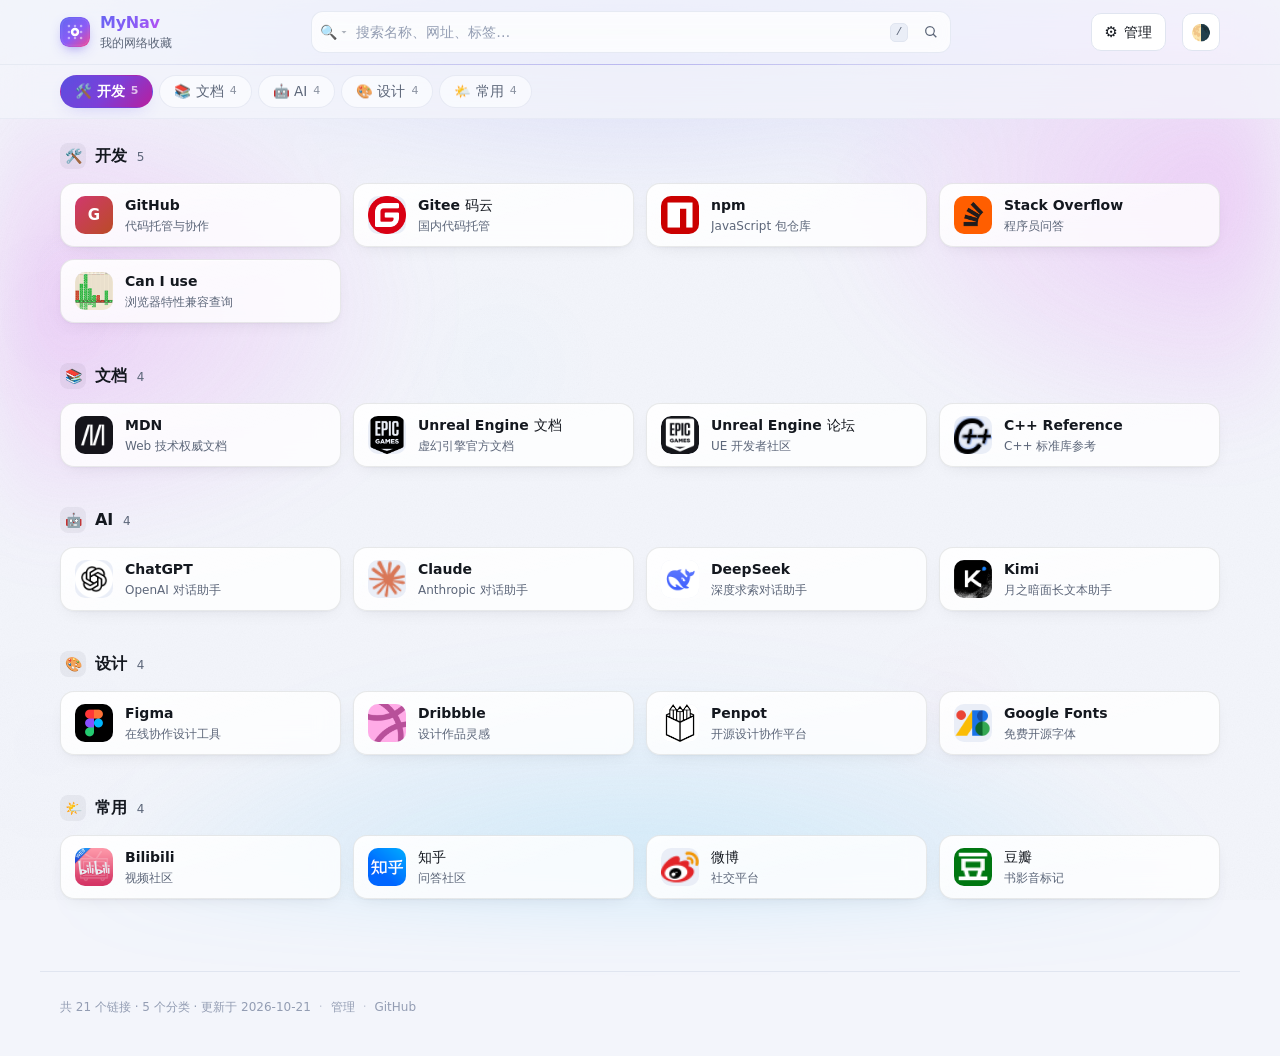
==== index.html @ d23c03d7 "feat: 初始化 MyNav 导航站" ====
<!DOCTYPE html>
<html lang="zh-CN">
<head>
<meta charset="utf-8">
<meta name="viewport" content="width=device-width, initial-scale=1, viewport-fit=cover">
<title>MyNav · 我的导航</title>
<meta name="description" content="个人网络收藏导航站，纯静态，零依赖。">
<meta name="color-scheme" content="light dark">
<meta name="theme-color" content="#f3f5fb" media="(prefers-color-scheme: light)">
<meta name="theme-color" content="#090a0f" media="(prefers-color-scheme: dark)">
<link rel="icon" href="assets/favicon.svg" type="image/svg+xml">
<link rel="apple-touch-icon" href="assets/logo.svg">
<link rel="stylesheet" href="assets/style.css">
<script>
/* 在首次绘制前应用已保存的主题，避免闪白/闪黑 */
(function () {
  try {
    var t = localStorage.getItem('mynav:theme');
    if (t === 'light' || t === 'dark') document.documentElement.setAttribute('data-theme', t);
  } catch (e) { /* 隐私模式下忽略 */ }
})();
</script>
<script src="data/links.js" defer></script>
<script src="assets/app.js" defer></script>
</head>
<body>

<canvas id="bgfx" aria-hidden="true"></canvas>

<header class="topbar">
  <div class="topbar-inner">
    <a class="brand" href="./">
      <img class="brand-mark" src="assets/logo.svg" alt="" width="30" height="30">
      <span class="brand-text">
        <strong id="site-title">MyNav</strong>
        <small id="site-subtitle">我的网络收藏</small>
      </span>
    </a>

    <div class="search" id="search-box">
      <button id="scope-btn" class="scope-btn" type="button" aria-haspopup="menu" aria-expanded="false" aria-label="切换搜索范围" title="切换搜索范围">
        <span id="scope-icon" aria-hidden="true">🔍</span>
        <svg class="scope-caret" viewBox="0 0 24 24" aria-hidden="true"><path d="M7 10l5 5 5-5z"/></svg>
      </button>
      <ul id="scope-menu" class="scope-menu" role="menu" hidden>
        <li role="none"><button type="button" role="menuitemradio" aria-checked="true" data-scope="site">🔍 站内搜索</button></li>
        <li role="none"><button type="button" role="menuitemradio" aria-checked="false" data-scope="google">🌐 Google</button></li>
        <li role="none"><button type="button" role="menuitemradio" aria-checked="false" data-scope="bing">🔎 Bing</button></li>
        <li role="none"><button type="button" role="menuitemradio" aria-checked="false" data-scope="baidu">🐾 百度</button></li>
      </ul>
      <input id="search" type="search" placeholder="搜索名称、网址、标签…" autocomplete="off" spellcheck="false" aria-label="搜索链接" title="回车打开第一个结果；Ctrl/⌘+K 打开快速搜索">
      <kbd class="search-kbd">/</kbd>
      <button id="search-go" class="search-go" type="button" aria-label="打开搜索结果" title="打开第一个结果">
        <svg viewBox="0 0 24 24" aria-hidden="true"><path d="M10.5 3a7.5 7.5 0 1 0 4.55 13.46l4.24 4.25 1.42-1.42-4.25-4.24A7.5 7.5 0 0 0 10.5 3Zm0 2a5.5 5.5 0 1 1 0 11 5.5 5.5 0 0 1 0-11Z"/></svg>
      </button>
    </div>

    <a class="btn-admin" href="admin.html" title="管理链接数据" aria-label="管理链接数据">
      <span class="ico" aria-hidden="true">⚙️</span>
      <span class="txt">管理</span>
    </a>

    <button id="theme-toggle" class="icon-btn" type="button" aria-label="切换主题" title="切换主题">
      <span class="theme-auto">🌗</span>
      <span class="theme-light">☀️</span>
      <span class="theme-dark">🌙</span>
    </button>
  </div>
</header>

<nav id="catnav" class="catnav" aria-label="分类导航"></nav>

<main id="content" class="content">
  <p class="loading">正在加载数据…</p>
</main>

<div id="empty" class="empty" hidden>
  <p class="empty-emoji">🔍</p>
  <p class="empty-title">没有匹配的链接</p>
  <p class="empty-hint">换个关键词试试，或用 <kbd>Esc</kbd> 清空搜索。</p>
</div>

<footer class="footer">
  <span id="footer-meta"></span>
  <span class="dot">·</span>
  <a href="admin.html">管理</a>
  <span class="dot">·</span>
  <a href="https://github.com/kefengwei/MyNav" target="_blank" rel="noopener">GitHub</a>
</footer>


<!-- Ctrl/⌘ + K 快速搜索面板 -->
<div id="cmdk" class="cmdk" hidden aria-hidden="true">
  <div class="cmdk-backdrop" data-cmdk-close></div>
  <div class="cmdk-panel" role="dialog" aria-modal="true" aria-label="快速搜索">
    <div class="cmdk-head">
      <svg class="cmdk-head-icon" viewBox="0 0 24 24" aria-hidden="true"><path d="M10.5 3a7.5 7.5 0 1 0 4.55 13.46l4.24 4.25 1.42-1.42-4.25-4.24A7.5 7.5 0 0 0 10.5 3Zm0 2a5.5 5.5 0 1 1 0 11 5.5 5.5 0 0 1 0-11Z"/></svg>
      <input id="cmdk-input" type="text" placeholder="输入关键词… 支持模糊匹配与域名" autocomplete="off" spellcheck="false" role="combobox" aria-expanded="false" aria-controls="cmdk-list" aria-autocomplete="list">
      <kbd class="cmdk-esc">Esc</kbd>
    </div>
    <ul id="cmdk-list" class="cmdk-list" role="listbox" aria-label="搜索结果"></ul>
    <div id="cmdk-empty" class="cmdk-empty" hidden>没有匹配的链接，换个词试试</div>
    <div class="cmdk-foot">
      <span class="cmdk-hints"><kbd>↑</kbd><kbd>↓</kbd> 选择 <kbd>↵</kbd> 打开 <kbd>Esc</kbd> 关闭</span>
      <span class="cmdk-count" id="cmdk-count"></span>
    </div>
  </div>
</div>

<noscript>
  <p style="padding:24px;text-align:center">本站需要启用 JavaScript 才能显示导航内容。</p>
</noscript>

</body>
</html>
---- assets/style.css ----
/* =========================================================
   MyNav 样式表 · 零依赖 · 通过 CSS 变量切换主题
   ========================================================= */

/* ---------- 主题变量 ---------- */
:root {
  --bg: #f3f5fb;
  --bg-elev: #ffffff;
  --bg-soft: #eaeef7;
  --border: #e0e5f0;
  --text: #14181f;
  --text-dim: #5c6679;
  --text-faint: #939db3;
  --accent: #6152e8;
  --accent-2: #d946ef;
  --accent-soft: rgba(97, 82, 232, .12);
  --shadow: 0 1px 2px rgba(16, 24, 40, .04), 0 6px 18px -8px rgba(16, 24, 40, .10);
  --shadow-hover: 0 2px 6px rgba(16, 24, 40, .05), 0 18px 38px -16px rgba(97, 82, 232, .45);
  --radius: 14px;
  --radius-sm: 10px;
  --maxw: 1200px;
  --topbar-h: 64px;

  /* 品牌与视觉层 */
  --brand-grad: linear-gradient(135deg, #6366f1 0%, #8b5cf6 52%, #d946ef 100%);
  --card-bg: rgba(255, 255, 255, .78);
  --card-sheen: linear-gradient(165deg, rgba(255, 255, 255, .65), rgba(255, 255, 255, 0) 55%);
  --card-hi: rgba(255, 255, 255, .9);
  --glow: rgba(97, 82, 232, .32);
  --icon-bg: rgba(17, 24, 39, .05);
  --aurora-1: rgba(99, 102, 241, .30);
  --aurora-2: rgba(217, 70, 239, .22);
  --aurora-3: rgba(56, 189, 248, .26);
  --noise-op: .1;
  --noise-blend: normal;
}

@media (prefers-color-scheme: dark) {
  :root:not([data-theme="light"]) {
    --bg: #090a0f;
    --bg-elev: #14161f;
    --bg-soft: #1c1f2b;
    --border: #272b3a;
    --text: #e9ecf5;
    --text-dim: #98a0b5;
    --text-faint: #6b7488;
    --accent: #8b7dff;
    --accent-2: #f472b6;
    --accent-soft: rgba(139, 125, 255, .16);
    --shadow: 0 1px 2px rgba(0, 0, 0, .35), 0 8px 22px -12px rgba(0, 0, 0, .6);
    --shadow-hover: 0 2px 6px rgba(0, 0, 0, .4), 0 20px 44px -18px rgba(139, 125, 255, .55);
    --card-bg: rgba(24, 27, 40, .58);
  --card-sheen: linear-gradient(165deg, rgba(255, 255, 255, .05), rgba(255, 255, 255, 0) 58%);
    --card-hi: rgba(255, 255, 255, .10);
    --glow: rgba(139, 125, 255, .48);
    --icon-bg: rgba(255, 255, 255, .06);
    --aurora-1: rgba(99, 102, 241, .62);
    --aurora-2: rgba(168, 85, 247, .48);
    --aurora-3: rgba(14, 165, 233, .34);
    --noise-op: .32;
    --noise-blend: overlay;
  }
}

:root[data-theme="dark"] {
  --bg: #090a0f;
  --bg-elev: #14161f;
  --bg-soft: #1c1f2b;
  --border: #272b3a;
  --text: #e9ecf5;
  --text-dim: #98a0b5;
  --text-faint: #6b7488;
  --accent: #8b7dff;
  --accent-2: #f472b6;
  --accent-soft: rgba(139, 125, 255, .16);
  --shadow: 0 1px 2px rgba(0, 0, 0, .35), 0 8px 22px -12px rgba(0, 0, 0, .6);
  --shadow-hover: 0 2px 6px rgba(0, 0, 0, .4), 0 20px 44px -18px rgba(139, 125, 255, .55);
  --card-bg: rgba(24, 27, 40, .58);
  --card-sheen: linear-gradient(165deg, rgba(255, 255, 255, .05), rgba(255, 255, 255, 0) 58%);
  --card-hi: rgba(255, 255, 255, .10);
  --glow: rgba(139, 125, 255, .48);
  --icon-bg: rgba(255, 255, 255, .06);
  --aurora-1: rgba(99, 102, 241, .62);
  --aurora-2: rgba(168, 85, 247, .48);
  --aurora-3: rgba(14, 165, 233, .34);
  --noise-op: .32;
  --noise-blend: overlay;
}

/* ---------- 基础 ---------- */
*, *::before, *::after { box-sizing: border-box; }

html { -webkit-text-size-adjust: 100%; }

html {
  background-color: var(--bg);
  transition: background-color .25s ease;
}

body {
  margin: 0;
  background: transparent;
  color: var(--text);
  font-family: system-ui, -apple-system, "Segoe UI", "PingFang SC", "Microsoft YaHei", "Noto Sans SC", sans-serif;
  font-size: 15px;
  line-height: 1.5;
  -webkit-font-smoothing: antialiased;
}

/* 极光光斑：固定在最底层，随主题变色 */
body::before {
  content: "";
  position: fixed;
  inset: 0;
  z-index: -2;
  pointer-events: none;
  background:
    radial-gradient(72% 58% at 50% -18%, var(--aurora-1), transparent 72%),
    radial-gradient(46% 40% at 96% 22%, var(--aurora-2), transparent 70%),
    radial-gradient(44% 38% at 2% 34%, var(--aurora-2), transparent 72%),
    radial-gradient(64% 46% at 50% 108%, var(--aurora-3), transparent 74%);
  filter: blur(36px);
  animation: aurora-drift 26s ease-in-out infinite alternate;
}

/* 细噪点：抵消大面积渐变的色带 */
body::after {
  content: "";
  position: fixed;
  inset: 0;
  z-index: -1;
  pointer-events: none;
  opacity: var(--noise-op);
  mix-blend-mode: var(--noise-blend);
  background-image: url("data:image/svg+xml,%3Csvg xmlns='http://www.w3.org/2000/svg' width='160' height='160'%3E%3Cfilter id='n'%3E%3CfeTurbulence type='fractalNoise' baseFrequency='.8' numOctaves='3' stitchTiles='stitch'/%3E%3CfeColorMatrix type='saturate' values='0'/%3E%3C/filter%3E%3Crect width='160' height='160' filter='url(%23n)' opacity='.5'/%3E%3C/svg%3E");
}

/* 背景星点层：位于极光之上、内容之下 */
#bgfx {
  position: fixed;
  inset: 0;
  z-index: -1;
  display: block;
  width: 100%;
  height: 100%;
  pointer-events: none;
}

@media print {
  #bgfx { display: none !important; }
}

@keyframes aurora-drift {
  0%   { transform: translate3d(-1%, -1%, 0) scale(1); }
  50%  { transform: translate3d(2%, 1.5%, 0) scale(1.07); }
  100% { transform: translate3d(-2%, 2%, 0) scale(1.03); }
}

a { color: inherit; text-decoration: none; }

kbd {
  font-family: ui-monospace, SFMono-Regular, Menlo, Consolas, monospace;
  font-size: 11px;
  line-height: 1;
  padding: 3px 5px;
  border-radius: 5px;
  border: 1px solid var(--border);
  background: var(--bg-soft);
  color: var(--text-dim);
}

/* ---------- 顶栏 ---------- */
.topbar {
  position: sticky;
  top: 0;
  z-index: 50;
  background: color-mix(in srgb, var(--bg) 66%, transparent);
  backdrop-filter: saturate(180%) blur(20px);
  -webkit-backdrop-filter: saturate(180%) blur(20px);
  border-bottom: 1px solid color-mix(in srgb, var(--border) 70%, transparent);
}

/* 顶栏底部的品牌色细线 */
.topbar::after {
  content: "";
  position: absolute;
  left: 0;
  right: 0;
  bottom: -1px;
  height: 1px;
  pointer-events: none;
  background: linear-gradient(90deg, transparent 6%, color-mix(in srgb, var(--accent) 50%, transparent) 50%, transparent 94%);
  opacity: .65;
}

.topbar-inner {
  max-width: var(--maxw);
  margin: 0 auto;
  height: var(--topbar-h);
  padding: 0 20px;
  display: flex;
  align-items: center;
  gap: 16px;
}

.brand {
  display: flex;
  align-items: center;
  gap: 10px;
  flex: none;
  min-width: 0;
}

.brand-mark {
  width: 30px;
  height: 30px;
  display: block;
  flex: none;
  border-radius: 9px;
  box-shadow: 0 5px 14px -6px rgba(97, 82, 232, .85);
  transition: transform .28s cubic-bezier(.34, 1.56, .64, 1);
}

.brand:hover .brand-mark { transform: rotate(-8deg) scale(1.06); }

.brand-text { display: flex; flex-direction: column; min-width: 0; }

.brand-text strong {
  font-size: 16px;
  font-weight: 700;
  letter-spacing: -.015em;
  white-space: nowrap;
}

@supports ((background-clip: text) or (-webkit-background-clip: text)) {
  .brand-text strong {
    background: var(--brand-grad);
    -webkit-background-clip: text;
    background-clip: text;
    -webkit-text-fill-color: transparent;
    color: transparent;
  }
}

.brand-text small {
  font-size: 11.5px;
  color: var(--text-dim);
  white-space: nowrap;
  overflow: hidden;
  text-overflow: ellipsis;
}

/* ---------- 搜索框 ---------- */
.search {
  flex: 1;
  min-width: 120px;
  max-width: 640px;
  margin: 0 auto;
  position: relative;
  display: flex;
  align-items: center;
}

#search {
  width: 100%;
  height: 42px;
  padding: 0 66px 0 44px;
  border-radius: 12px;
  border: 1px solid color-mix(in srgb, var(--border) 80%, transparent);
  background: color-mix(in srgb, var(--bg-elev) 72%, transparent);
  backdrop-filter: blur(10px);
  -webkit-backdrop-filter: blur(10px);
  color: var(--text);
  font: inherit;
  font-size: 14px;
  outline: none;
  transition: border-color .18s ease, box-shadow .18s ease, background-color .18s ease;
  appearance: none;
}

#search::placeholder { color: var(--text-faint); }

#search:focus {
  border-color: color-mix(in srgb, var(--accent) 75%, transparent);
  background: var(--bg-elev);
  box-shadow: 0 0 0 3px var(--accent-soft), 0 12px 28px -14px var(--glow);
}

#search::-webkit-search-cancel-button { cursor: pointer; }

.search-kbd {
  position: absolute;
  right: 43px;
  pointer-events: none;
}

#search:focus ~ .search-kbd { opacity: 0; }

/* 搜索范围按钮 + 下拉 */
.scope-btn {
  position: absolute;
  left: 5px;
  top: 50%;
  transform: translateY(-50%);
  z-index: 2;
  height: 30px;
  min-width: 30px;
  display: inline-flex;
  align-items: center;
  justify-content: center;
  gap: 1px;
  padding: 0 4px;
  border: 0;
  border-radius: 8px;
  background: transparent;
  color: var(--text-dim);
  font-size: 14px;
  line-height: 1;
  cursor: pointer;
  transition: background-color .15s ease, color .15s ease;
}

.scope-btn:hover { background: var(--bg-soft); color: var(--text); }
.scope-caret { width: 12px; height: 12px; fill: currentColor; opacity: .5; }

.scope-menu {
  position: absolute;
  left: 0;
  top: calc(100% + 6px);
  z-index: 130;
  min-width: 150px;
  margin: 0;
  padding: 5px;
  list-style: none;
  background: var(--bg-elev);
  border: 1px solid var(--border);
  border-radius: 10px;
  box-shadow: var(--shadow);
}

.scope-menu[hidden] { display: none; }

.scope-menu button {
  width: 100%;
  display: flex;
  align-items: center;
  gap: 6px;
  padding: 8px 10px;
  border: 0;
  border-radius: 7px;
  background: transparent;
  color: var(--text);
  font: inherit;
  font-size: 13.5px;
  text-align: left;
  white-space: nowrap;
  cursor: pointer;
}

.scope-menu button:hover { background: var(--bg-soft); }
.scope-menu button[aria-checked="true"] { background: var(--accent-soft); color: var(--accent); }

/* 搜索提交按钮 */
.search-go {
  position: absolute;
  right: 5px;
  top: 50%;
  transform: translateY(-50%);
  z-index: 2;
  width: 30px;
  height: 30px;
  display: grid;
  place-items: center;
  border: 0;
  border-radius: 8px;
  background: transparent;
  color: var(--text-dim);
  cursor: pointer;
  transition: background-color .15s ease, color .15s ease;
}

.search-go:hover { background: var(--bg-soft); color: var(--text); }
.search-go svg { width: 16px; height: 16px; fill: currentColor; }

/* ---------- Ctrl/⌘ + K 快速搜索 ---------- */

/* ---------- 图标按钮 ---------- */
.icon-btn {
  flex: none;
  width: 38px;
  height: 38px;
  display: inline-grid;
  place-items: center;
  border-radius: 10px;
  border: 1px solid var(--border);
  background: var(--bg-elev);
  color: var(--text);
  font-size: 16px;
  cursor: pointer;
  transition: background-color .15s ease, border-color .15s ease, transform .15s ease;
}

.icon-btn:hover { background: var(--bg-soft); border-color: var(--text-faint); }
.icon-btn:active { transform: scale(.96); }

/* 顶栏管理入口 */
.btn-admin {
  flex: none;
  height: 38px;
  display: inline-flex;
  align-items: center;
  gap: 6px;
  padding: 0 13px;
  border-radius: 10px;
  border: 1px solid var(--border);
  background: var(--bg-elev);
  color: var(--text);
  font-size: 13.5px;
  font-weight: 500;
  text-decoration: none;
  white-space: nowrap;
  transition: background-color .15s ease, border-color .15s ease, transform .15s ease;
}

.btn-admin:hover { background: var(--bg-soft); border-color: var(--text-faint); }
.btn-admin:active { transform: scale(.96); }
.btn-admin .ico { font-size: 15px; line-height: 1; }

/* 主题按钮的三态显示 */
.theme-light, .theme-dark { display: none; }
:root[data-theme="light"] .theme-auto { display: none; }
:root[data-theme="light"] .theme-light { display: inline; }
:root[data-theme="dark"] .theme-auto { display: none; }
:root[data-theme="dark"] .theme-dark { display: inline; }

/* ---------- 分类导航 ---------- */
.catnav {
  position: sticky;
  top: var(--topbar-h);
  z-index: 40;
  background: color-mix(in srgb, var(--bg) 74%, transparent);
  backdrop-filter: blur(16px);
  -webkit-backdrop-filter: blur(16px);
  border-bottom: 1px solid color-mix(in srgb, var(--border) 60%, transparent);
  overflow-x: auto;
  scrollbar-width: none;
}

.catnav::-webkit-scrollbar { display: none; }

.catnav-inner {
  max-width: var(--maxw);
  margin: 0 auto;
  padding: 10px 20px;
  display: flex;
  gap: 6px;
  align-items: center;
  min-height: 52px;
}

.catnav:empty { display: none; }

.cat-chip {
  flex: none;
  display: inline-flex;
  align-items: center;
  gap: 6px;
  height: 33px;
  padding: 0 14px;
  border-radius: 999px;
  border: 1px solid color-mix(in srgb, var(--border) 75%, transparent);
  background: color-mix(in srgb, var(--bg-elev) 55%, transparent);
  color: var(--text-dim);
  font: inherit;
  font-size: 13.5px;
  cursor: pointer;
  white-space: nowrap;
  transition: background-color .18s ease, color .18s ease, border-color .18s ease, box-shadow .18s ease, transform .18s ease;
}

.cat-chip:hover {
  background: var(--bg-elev);
  border-color: color-mix(in srgb, var(--accent) 30%, var(--border));
  color: var(--text);
  transform: translateY(-1px);
}

.cat-chip.is-active {
  /* 比 --brand-grad 压暗一档，保证 13.5px 白字达到 4.5:1 */
  background: linear-gradient(135deg, #5b4fe0 0%, #7c3fd8 52%, #b81f9e 100%);
  border-color: transparent;
  color: #fff;
  font-weight: 600;
  box-shadow: 0 6px 18px -8px var(--glow);
}

.cat-chip .count {
  font-size: 11px;
  opacity: .7;
  font-variant-numeric: tabular-nums;
}

/* ---------- 内容区 ---------- */
.content {
  max-width: var(--maxw);
  margin: 0 auto;
  padding: 24px 20px 72px;
}

.loading { color: var(--text-dim); text-align: center; padding: 48px 0; }

.section { scroll-margin-top: calc(var(--topbar-h) + 62px); }

.section + .section { margin-top: 40px; }

.section-head {
  display: flex;
  align-items: baseline;
  gap: 10px;
  margin-bottom: 14px;
}

.section-title {
  margin: 0;
  font-size: 16px;
  font-weight: 700;
  letter-spacing: -.01em;
  display: flex;
  align-items: center;
  gap: 9px;
}

.section-title .section-emoji {
  width: 26px;
  height: 26px;
  display: grid;
  place-items: center;
  border-radius: 8px;
  background: var(--icon-bg);
  font-size: 14px;
  line-height: 1;
}

.section-count {
  font-size: 12px;
  font-weight: 500;
  color: var(--text-dim);
  font-variant-numeric: tabular-nums;
}

/* ---------- 链接网格 ---------- */
.grid {
  display: grid;
  grid-template-columns: repeat(auto-fill, minmax(232px, 1fr));
  gap: 12px;
}

.card {
  position: relative;
  display: flex;
  align-items: center;
  gap: 12px;
  min-height: 64px;
  /* grid 子项默认 min-width:auto，长标题会把整列撑宽导致横向滚动 */
  min-width: 0;
  padding: 11px 14px;
  border-radius: var(--radius);
  border: 1px solid color-mix(in srgb, var(--text) 9%, transparent);
  background: var(--card-sheen), var(--card-bg);
  backdrop-filter: blur(12px);
  -webkit-backdrop-filter: blur(12px);
  box-shadow: var(--shadow);
  transition: transform .2s cubic-bezier(.22, .68, .28, 1), box-shadow .2s ease, border-color .2s ease;
  animation: card-in .42s cubic-bezier(.22, .68, .28, 1) both;
  animation-delay: calc(min(var(--i, 0), 12) * 18ms);
  will-change: transform;
}

/* 卡片顶部高光 */
.card::before {
  content: "";
  position: absolute;
  inset: 0 0 auto;
  height: 1px;
  pointer-events: none;
  background: linear-gradient(90deg, transparent, var(--card-hi), transparent);
  opacity: .8;
}

.card:hover {
  transform: translateY(-3px);
  box-shadow: var(--shadow-hover);
  border-color: color-mix(in srgb, var(--accent) 45%, var(--border));
}

.card:hover .card-icon { transform: scale(1.08) rotate(-3deg); }

@keyframes card-in {
  from { opacity: 0; transform: translateY(10px); }
  to   { opacity: 1; transform: none; }
}

/* 搜索过滤时不做入场动画：逐键重排会闪 */
.content.is-filtering .card { animation: none; }

.card:focus-visible {
  outline: 2px solid var(--accent);
  outline-offset: 2px;
}

.card-icon {
  flex: none;
  width: 38px;
  height: 38px;
  border-radius: var(--radius-sm);
  display: grid;
  place-items: center;
  overflow: hidden;
  font-size: 15px;
  font-weight: 650;
  color: #fff;
  background: var(--bg-soft);
  user-select: none;
  transition: transform .28s cubic-bezier(.34, 1.56, .64, 1);
}

.card-icon img {
  width: 100%;
  height: 100%;
  object-fit: contain;
  display: block;
}

/* 极少数站点（如 Epic 论坛）的图标是白色透明 logo，浅色卡片上不可见，单独配深底 */
.card-icon img[src*="forums.unrealengine.com"] {
  background: #15161b;
  border-radius: inherit;
}

.card-body { min-width: 0; flex: 1; }

.card-name {
  display: block;
  font-size: 14px;
  font-weight: 550;
  white-space: nowrap;
  overflow: hidden;
  text-overflow: ellipsis;
}

.card-desc {
  display: block;
  font-size: 12px;
  color: var(--text-dim);
  white-space: nowrap;
  overflow: hidden;
  text-overflow: ellipsis;
  margin-top: 1px;
}

.card-host {
  display: block;
  font-size: 11px;
  color: var(--text-faint);
  white-space: nowrap;
  overflow: hidden;
  text-overflow: ellipsis;
  margin-top: 1px;
}

/* 搜索命中高亮 */
mark {
  background: var(--accent-soft);
  color: var(--accent);
  border-radius: 3px;
  padding: 0 1px;
}

/* ---------- 空状态 ---------- */
.empty { text-align: center; padding: 72px 20px; color: var(--text-dim); }
.empty-emoji { font-size: 40px; margin: 0 0 8px; }
.empty-title { margin: 0; font-size: 16px; font-weight: 600; color: var(--text); }
.empty-hint { margin: 6px 0 0; font-size: 13px; }

/* ---------- 页脚 ---------- */
.footer {
  max-width: var(--maxw);
  margin: 0 auto;
  padding: 26px 20px 40px;
  border-top: 1px solid var(--border);
  color: var(--text-faint);
  font-size: 12px;
  display: flex;
  gap: 8px;
  align-items: center;
  flex-wrap: wrap;
}

.footer a:hover { color: var(--accent); }
.footer .dot { opacity: .5; }

/* ---------- 响应式 ---------- */
@media (max-width: 860px) {
  .brand-text small { display: none; }
  .search-kbd { display: none; }
  #search { padding-right: 42px; }
}

@media (max-width: 640px) {
  :root { --topbar-h: 58px; }
  .topbar-inner { padding: 0 14px; gap: 10px; }
  .brand-mark { width: 28px; height: 28px; }
  .brand-text strong { font-size: 15px; }
  #search { height: 38px; padding: 0 42px 0 40px; }
  .scope-caret { display: none; }
  .scope-btn { min-width: 30px; padding: 0 3px; font-size: 13px; }
  .btn-admin { width: 38px; padding: 0; justify-content: center; }
  .btn-admin .txt { display: none; }
  .catnav-inner { padding: 8px 14px; }
  .content { padding: 18px 14px 56px; }
  .grid { grid-template-columns: repeat(auto-fill, minmax(160px, 1fr)); gap: 8px; }
  .card { min-height: 56px; padding: 8px 10px; gap: 10px; }
  .card-icon { width: 30px; height: 30px; }
  .section + .section { margin-top: 26px; }
}

/* 超窄屏（≤380px）：顶栏放不下品牌文字，只留图标，搜索框允许继续压缩 */
@media (max-width: 480px) {
  .brand-text { display: none; }
  .topbar-inner { gap: 10px; }
}

@media (max-width: 380px) {
  .brand-text { display: none; }
  .topbar-inner { gap: 8px; padding: 0 12px; }
  .search { min-width: 0; }
}

/* ---------- 快速搜索面板（Ctrl/⌘ + K） ---------- */
body.cmdk-locked { overflow: hidden; }
html.cmdk-locked { overflow: hidden; }

.cmdk {
  position: fixed;
  inset: 0;
  z-index: 200;
  display: flex;
  align-items: flex-start;
  justify-content: center;
  padding: max(9vh, 64px) 16px 24px;
}

.cmdk[hidden] { display: none; }

.cmdk-backdrop {
  position: absolute;
  inset: 0;
  background: rgba(6, 8, 12, .5);
  backdrop-filter: blur(8px);
  animation: cmdk-fade .16s ease;
}

:root[data-theme="light"] .cmdk-backdrop { background: rgba(15, 23, 42, .26); }

@keyframes cmdk-fade { from { opacity: 0; } }

.cmdk-panel {
  position: relative;
  width: 100%;
  max-width: 620px;
  max-height: min(68vh, 560px);
  display: flex;
  flex-direction: column;
  background: var(--bg-elev);
  border: 1px solid var(--border);
  border-radius: 14px;
  box-shadow: 0 24px 64px rgba(0, 0, 0, .36), 0 2px 8px rgba(0, 0, 0, .16);
  overflow: hidden;
  animation: cmdk-in .18s cubic-bezier(.2, .9, .3, 1);
}

@keyframes cmdk-in { from { opacity: 0; transform: translateY(-10px) scale(.985); } }

.cmdk-head {
  display: flex;
  align-items: center;
  gap: 10px;
  padding: 14px 16px;
  border-bottom: 1px solid var(--border);
  flex: none;
}

.cmdk-head-icon { width: 18px; height: 18px; fill: var(--text-faint); flex: none; }

#cmdk-input {
  flex: 1;
  min-width: 0;
  border: 0;
  background: transparent;
  color: var(--text);
  font: inherit;
  font-size: 15px;
  outline: none;
}

#cmdk-input::placeholder { color: var(--text-faint); }

.cmdk-esc { flex: none; }

.cmdk-list {
  list-style: none;
  margin: 0;
  padding: 8px;
  overflow-y: auto;
  overscroll-behavior: contain;
  flex: 1;
}

.cmdk-group {
  padding: 8px 10px 4px;
  font-size: 11px;
  font-weight: 600;
  letter-spacing: .06em;
  color: var(--text-faint);
}

.cmdk-group:first-child { padding-top: 4px; }

.cmdk-item {
  display: flex;
  align-items: center;
  gap: 10px;
  padding: 8px 10px;
  border-radius: 10px;
  cursor: pointer;
  scroll-margin: 6px;
}

.cmdk-item .card-icon {
  width: 26px;
  height: 26px;
  border-radius: 7px;
  font-size: 12px;
  flex: none;
}

.cmdk-item.is-active { background: var(--accent-soft); }
.cmdk-item.is-active .cmdk-name { color: var(--accent); }

.cmdk-body { min-width: 0; flex: 1; }

.cmdk-name {
  font-size: 14px;
  font-weight: 550;
  color: var(--text);
  white-space: nowrap;
  overflow: hidden;
  text-overflow: ellipsis;
}

.cmdk-name mark {
  background: var(--accent-soft);
  color: var(--accent);
  font-weight: 650;
  border-radius: 3px;
  padding: 0 1px;
}

.cmdk-sub {
  margin-top: 1px;
  font-size: 12px;
  color: var(--text-dim);
  white-space: nowrap;
  overflow: hidden;
  text-overflow: ellipsis;
}

.cmdk-url {
  flex: none;
  max-width: 34%;
  font-size: 11.5px;
  color: var(--text-faint);
  white-space: nowrap;
  overflow: hidden;
  text-overflow: ellipsis;
}

.cmdk-empty {
  padding: 30px 16px;
  text-align: center;
  color: var(--text-dim);
  font-size: 13.5px;
  flex: 1;
}

.cmdk-foot {
  display: flex;
  align-items: center;
  justify-content: space-between;
  gap: 12px;
  padding: 9px 14px;
  border-top: 1px solid var(--border);
  background: var(--bg-soft);
  font-size: 12px;
  color: var(--text-dim);
  flex: none;
}

.cmdk-hints { display: inline-flex; align-items: center; gap: 5px; flex-wrap: wrap; }
.cmdk-count { color: var(--text-faint); white-space: nowrap; }

@media (max-width: 640px) {
  .cmdk { padding: 56px 10px 16px; }
  .cmdk-url { display: none; }
  .cmdk-foot { font-size: 11.5px; }
}

@media (prefers-reduced-motion: reduce) {
  *, *::before, *::after {
    animation-duration: .01ms !important;
    animation-iteration-count: 1 !important;
    transition-duration: .01ms !important;
    scroll-behavior: auto !important;
  }
  body::before { animation: none !important; }
}

/* 打印时去掉交互元素 */
@media print {
  .topbar, .catnav, .footer, .search, .cmdk { display: none !important; }
  .card { break-inside: avoid; box-shadow: none; }
}
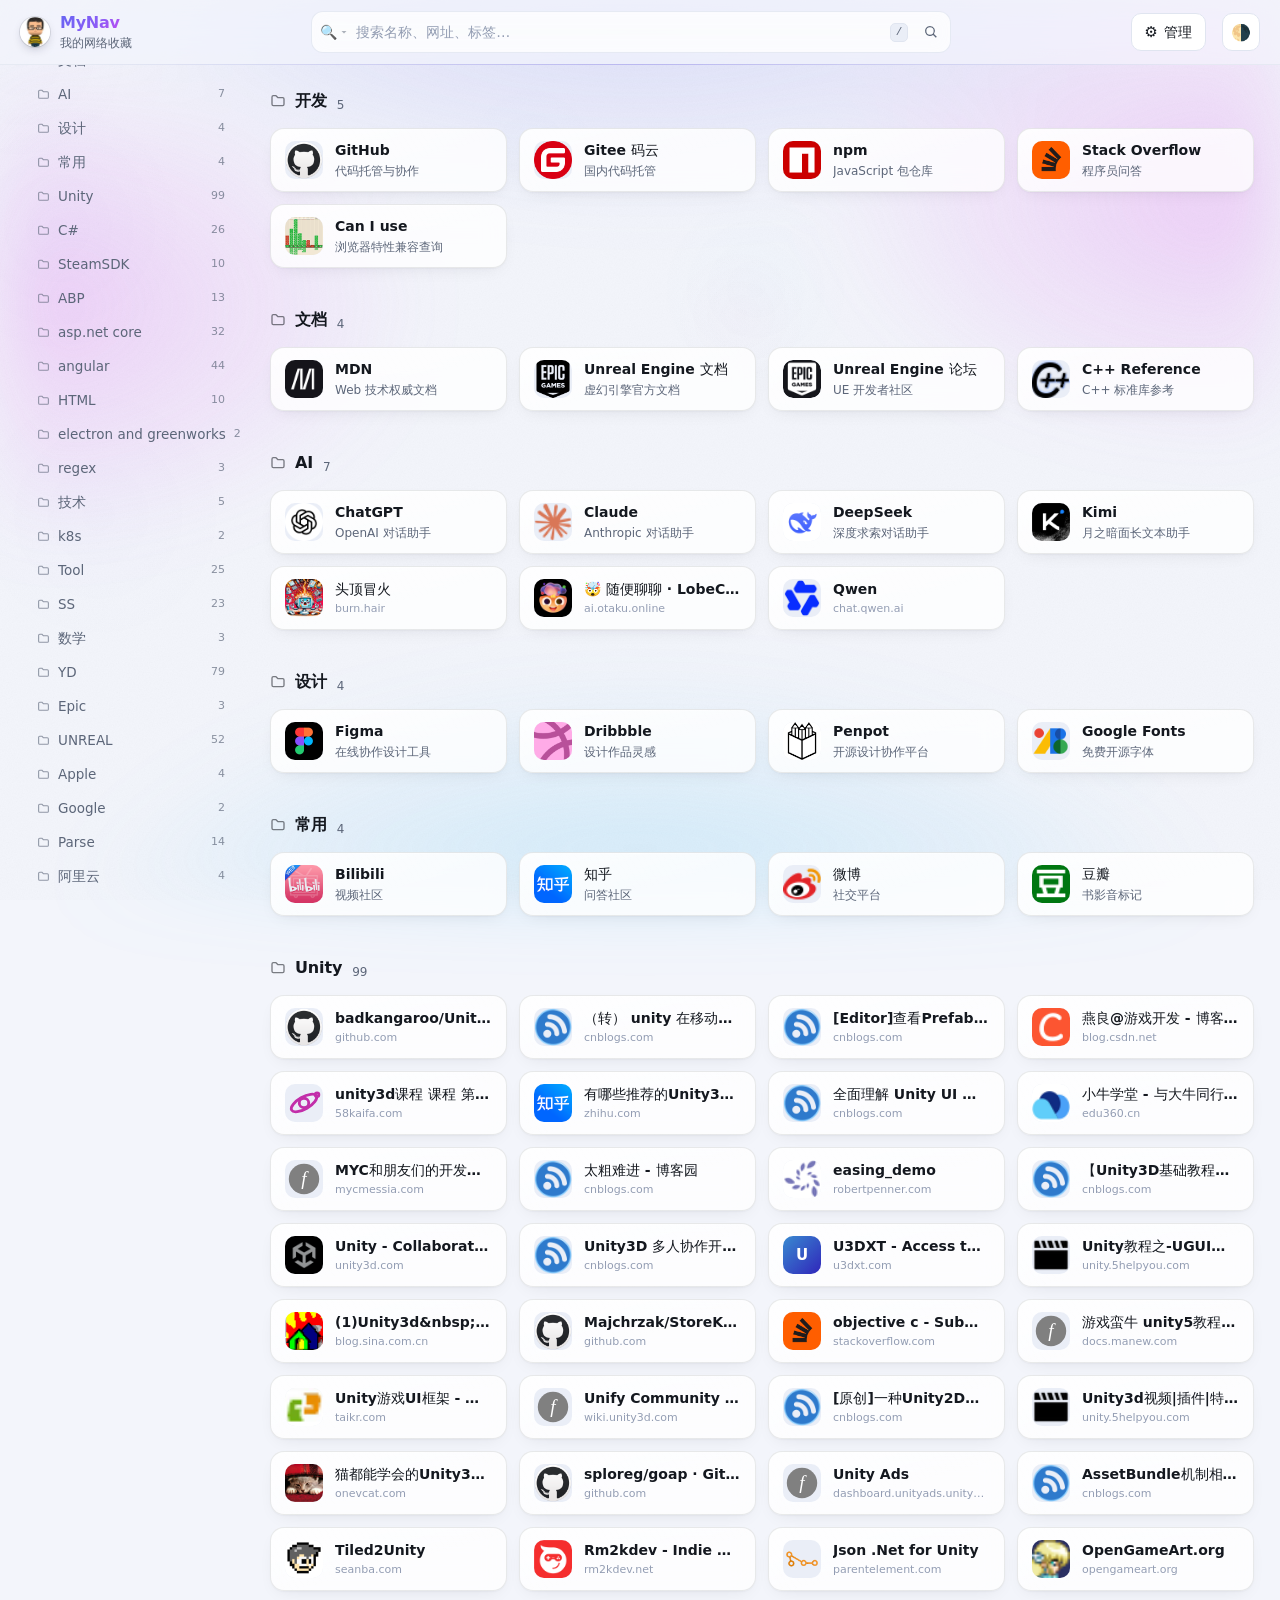
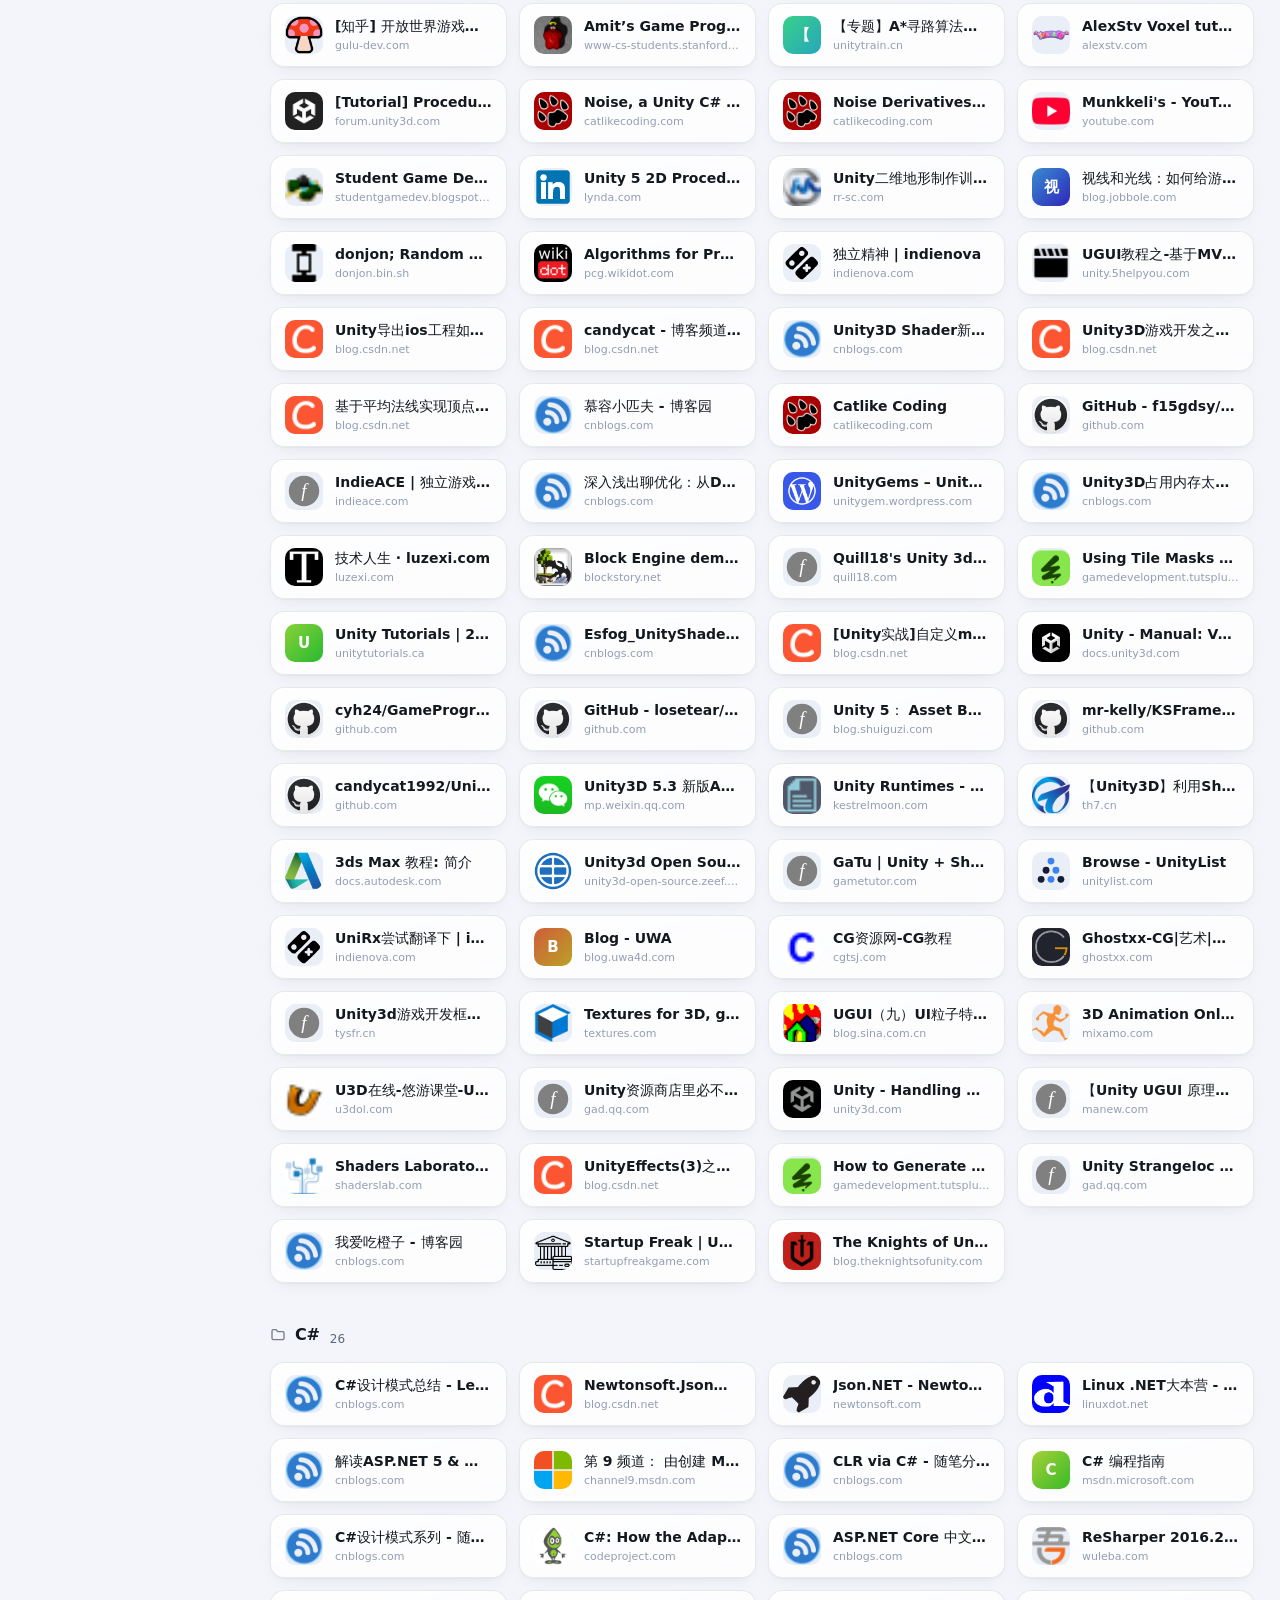
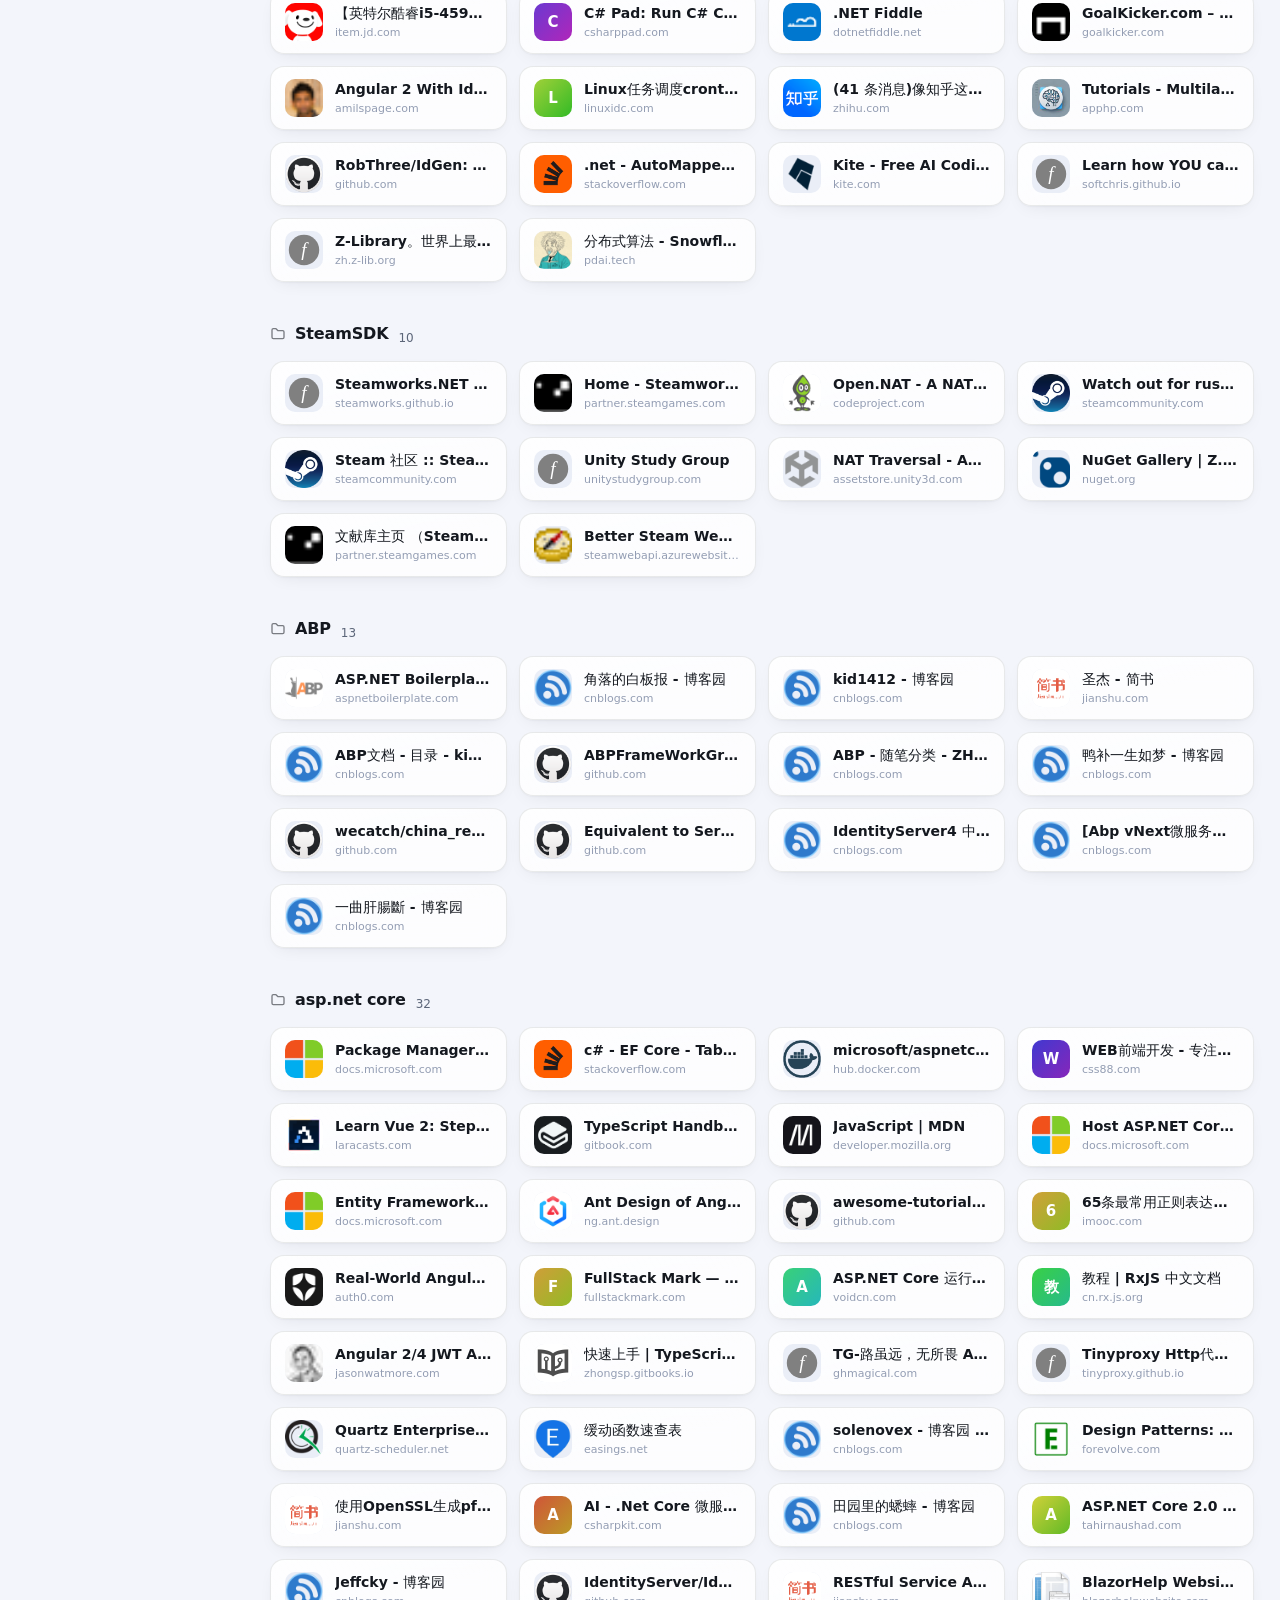
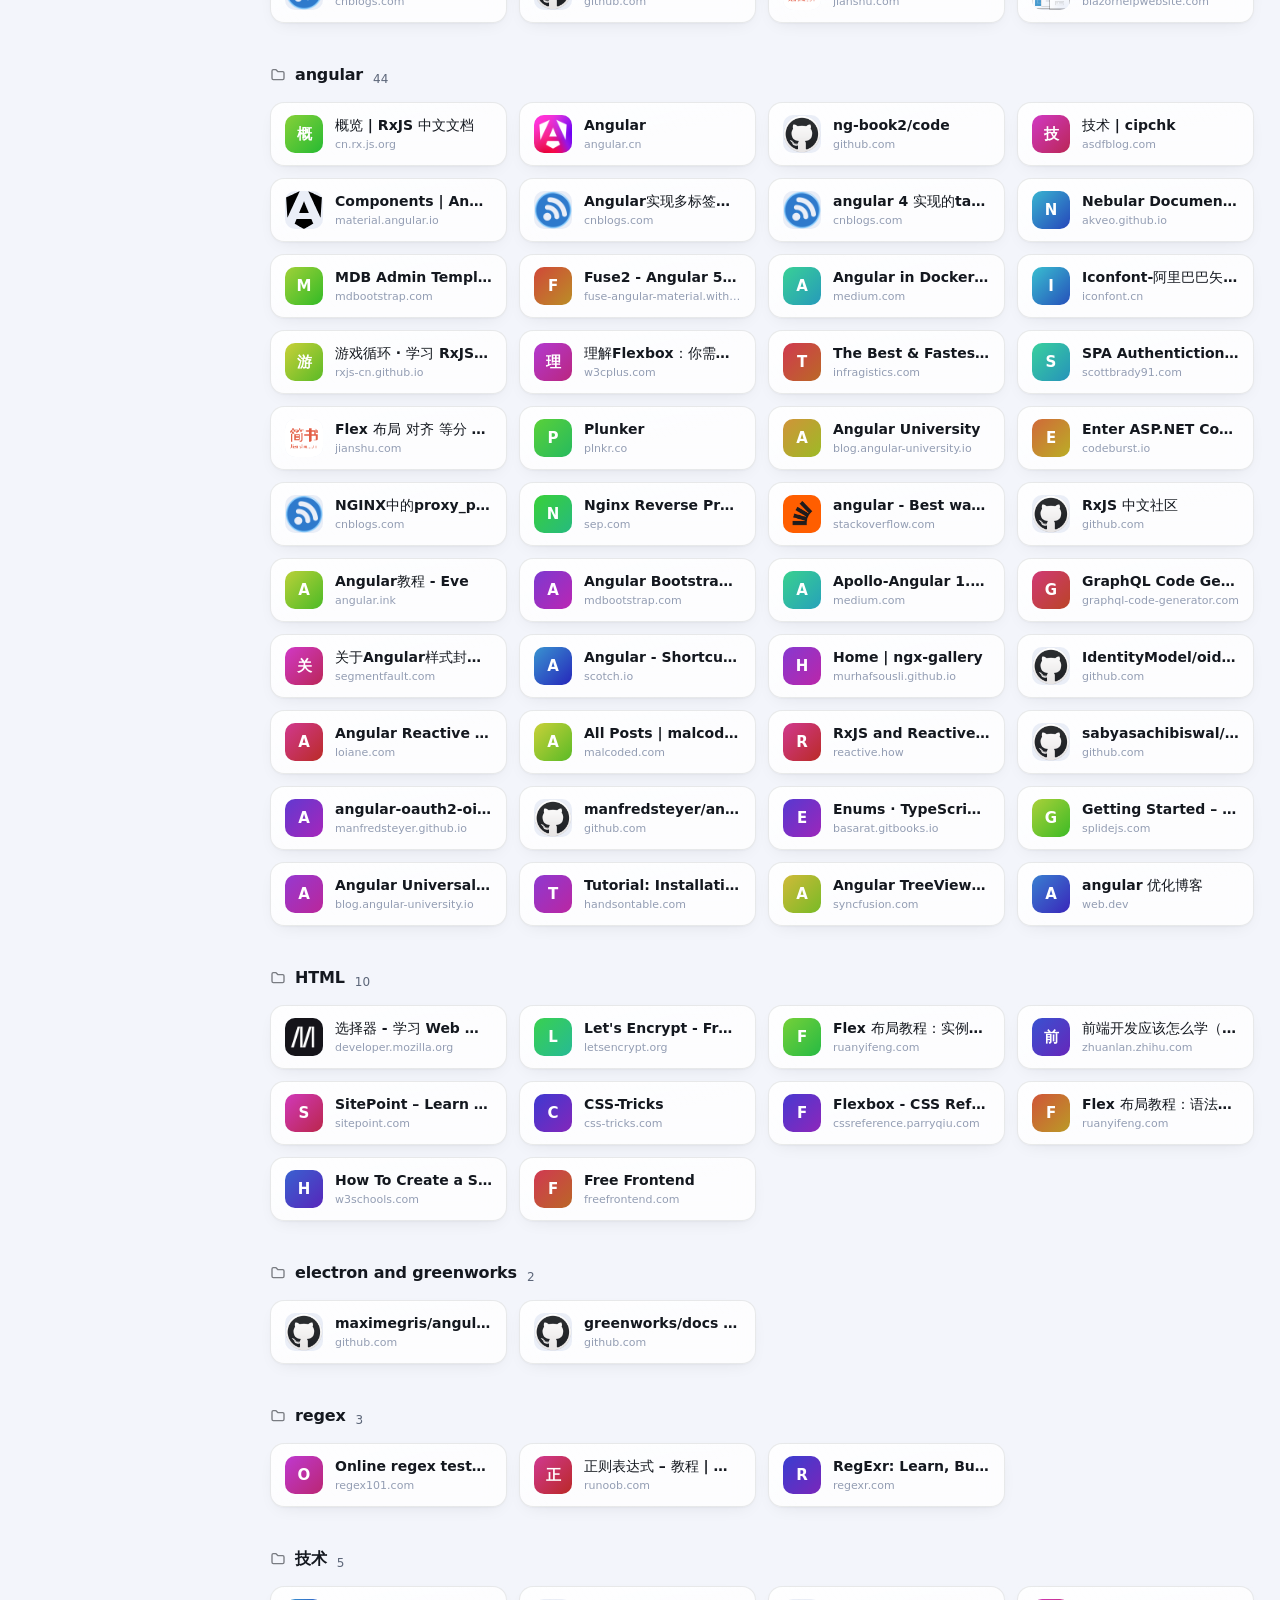
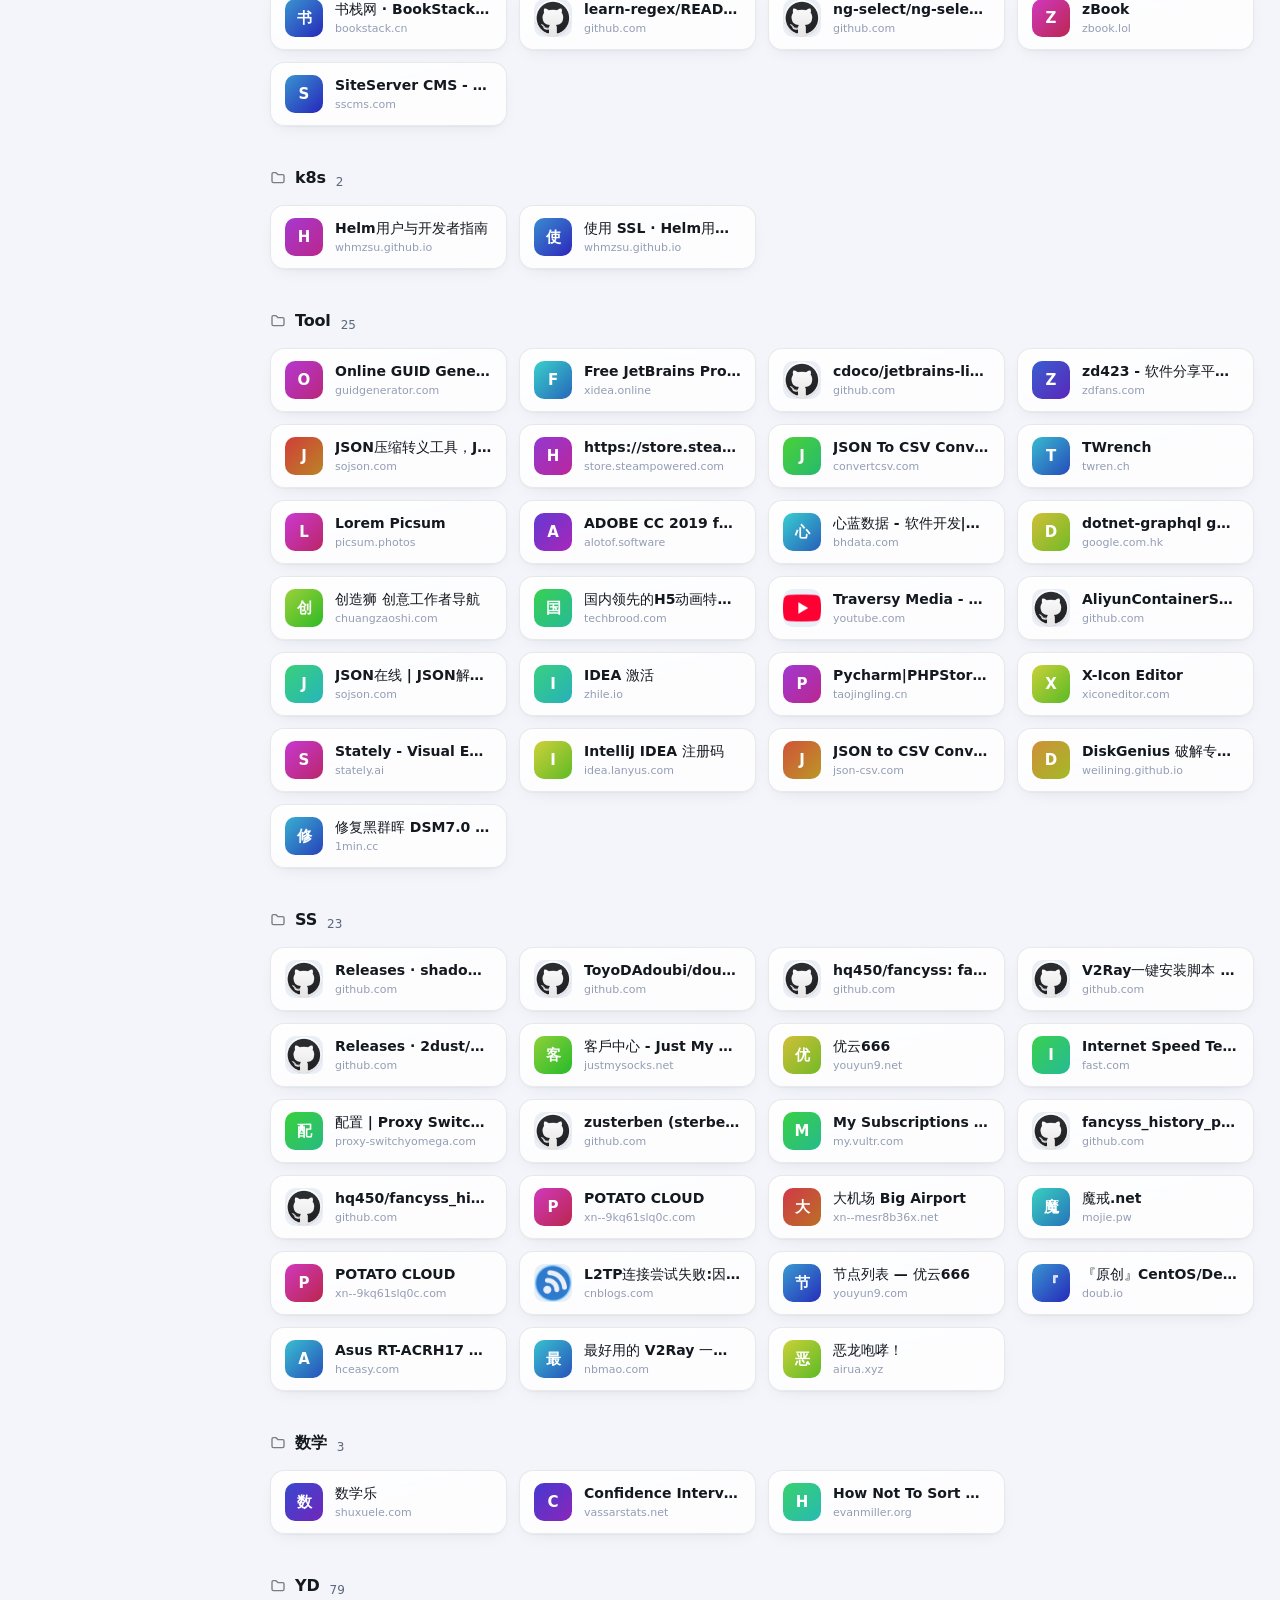
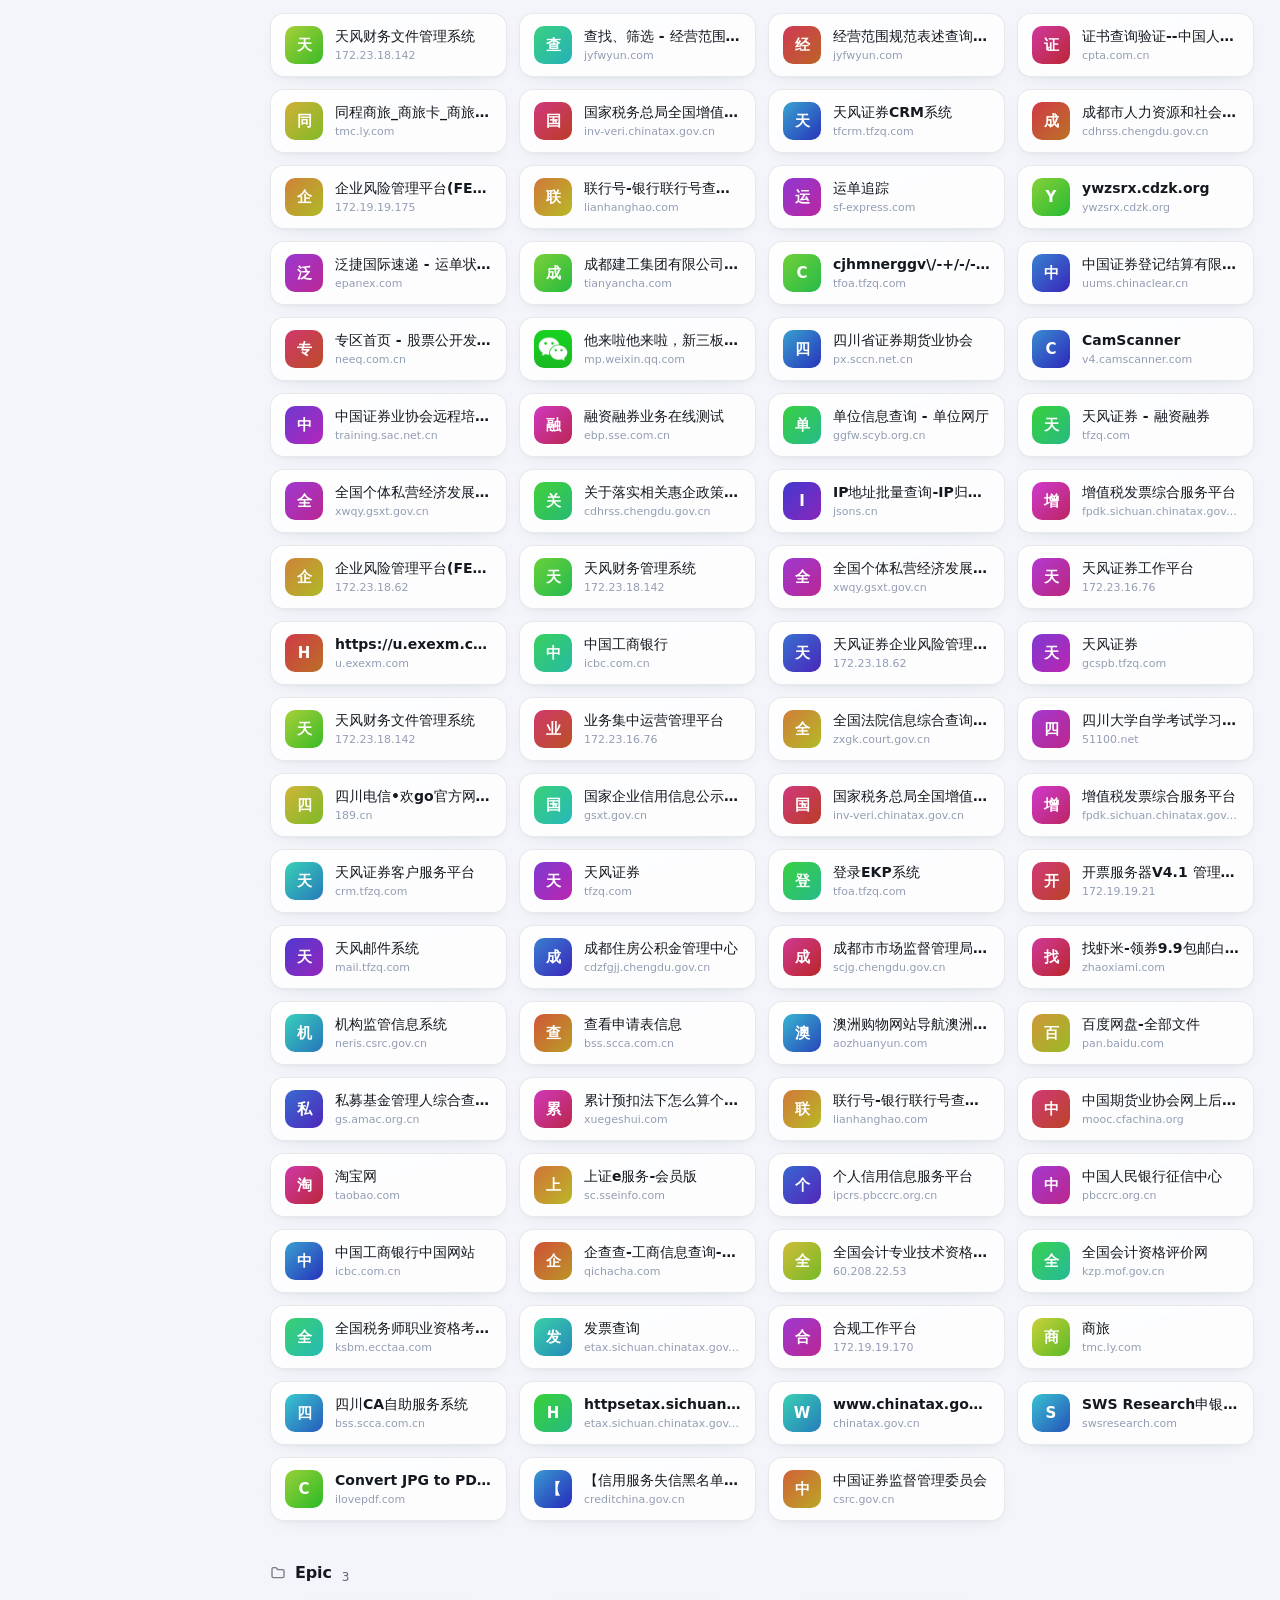
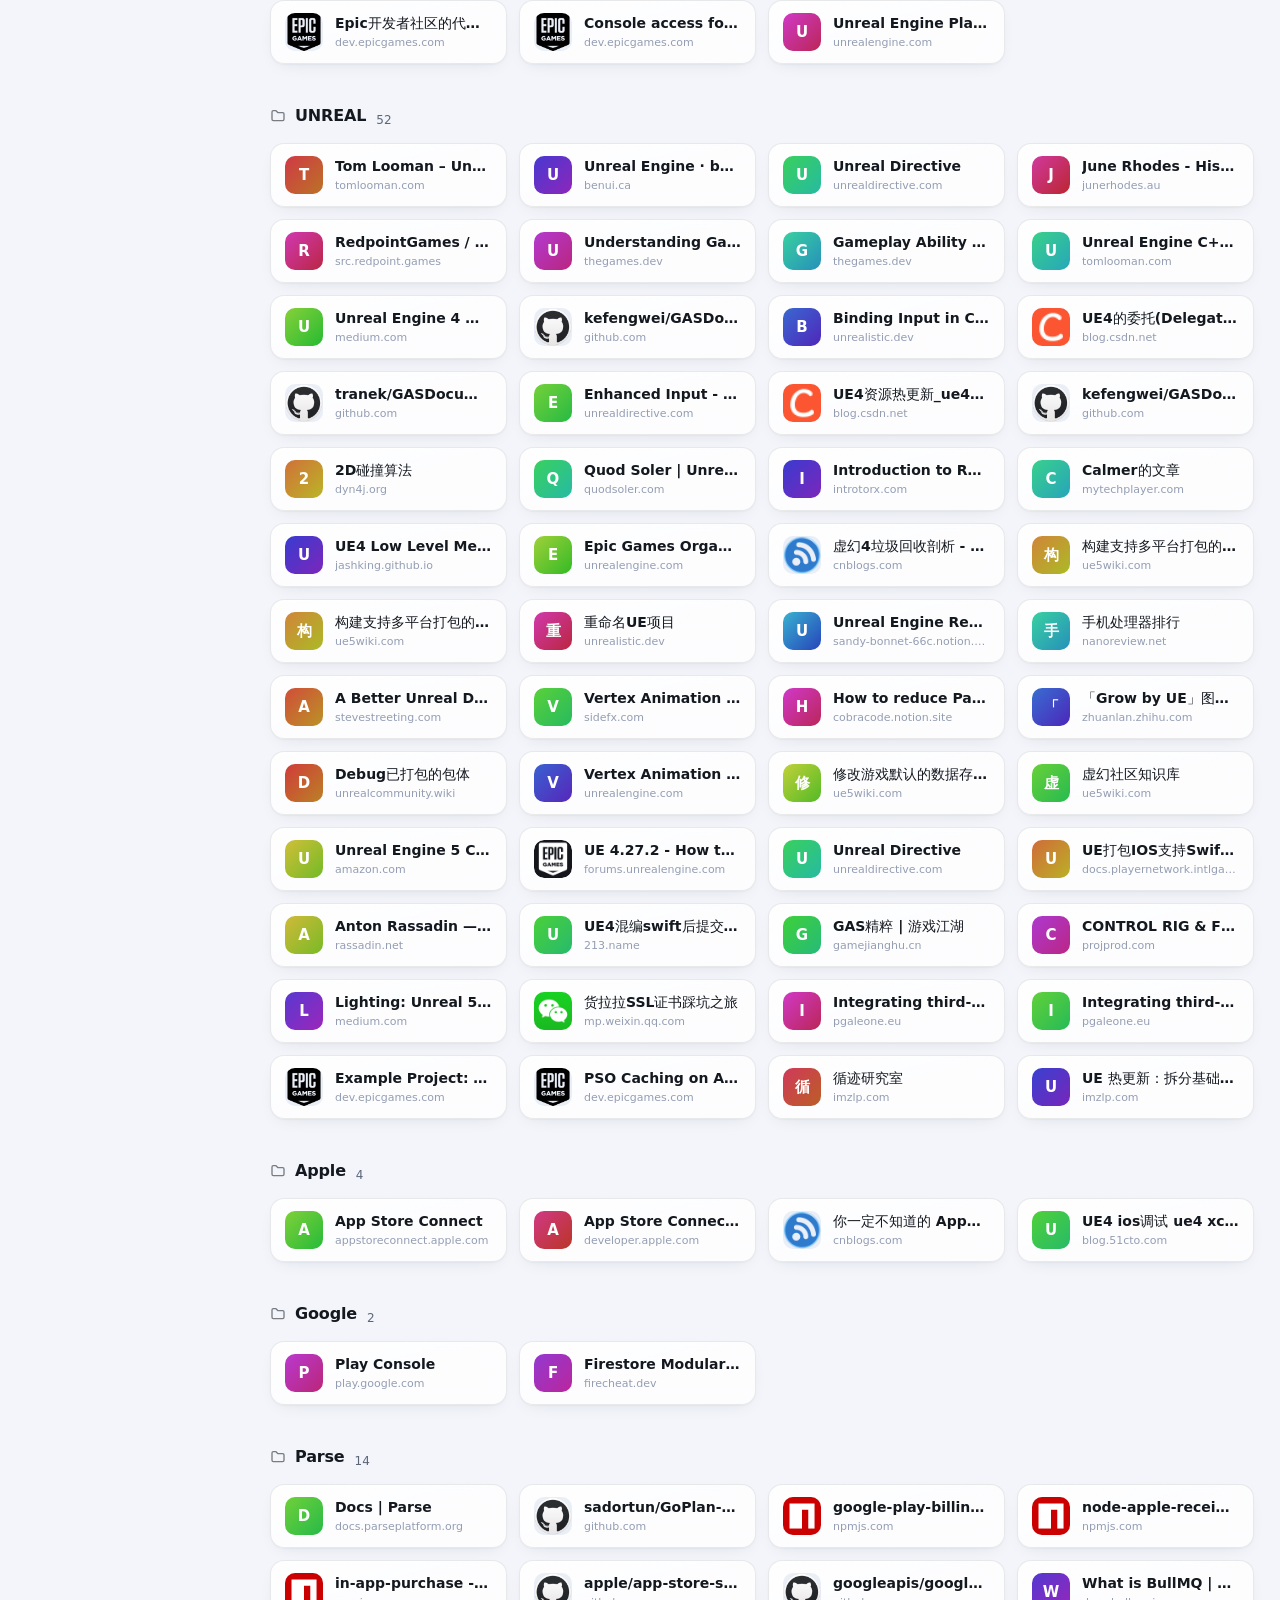
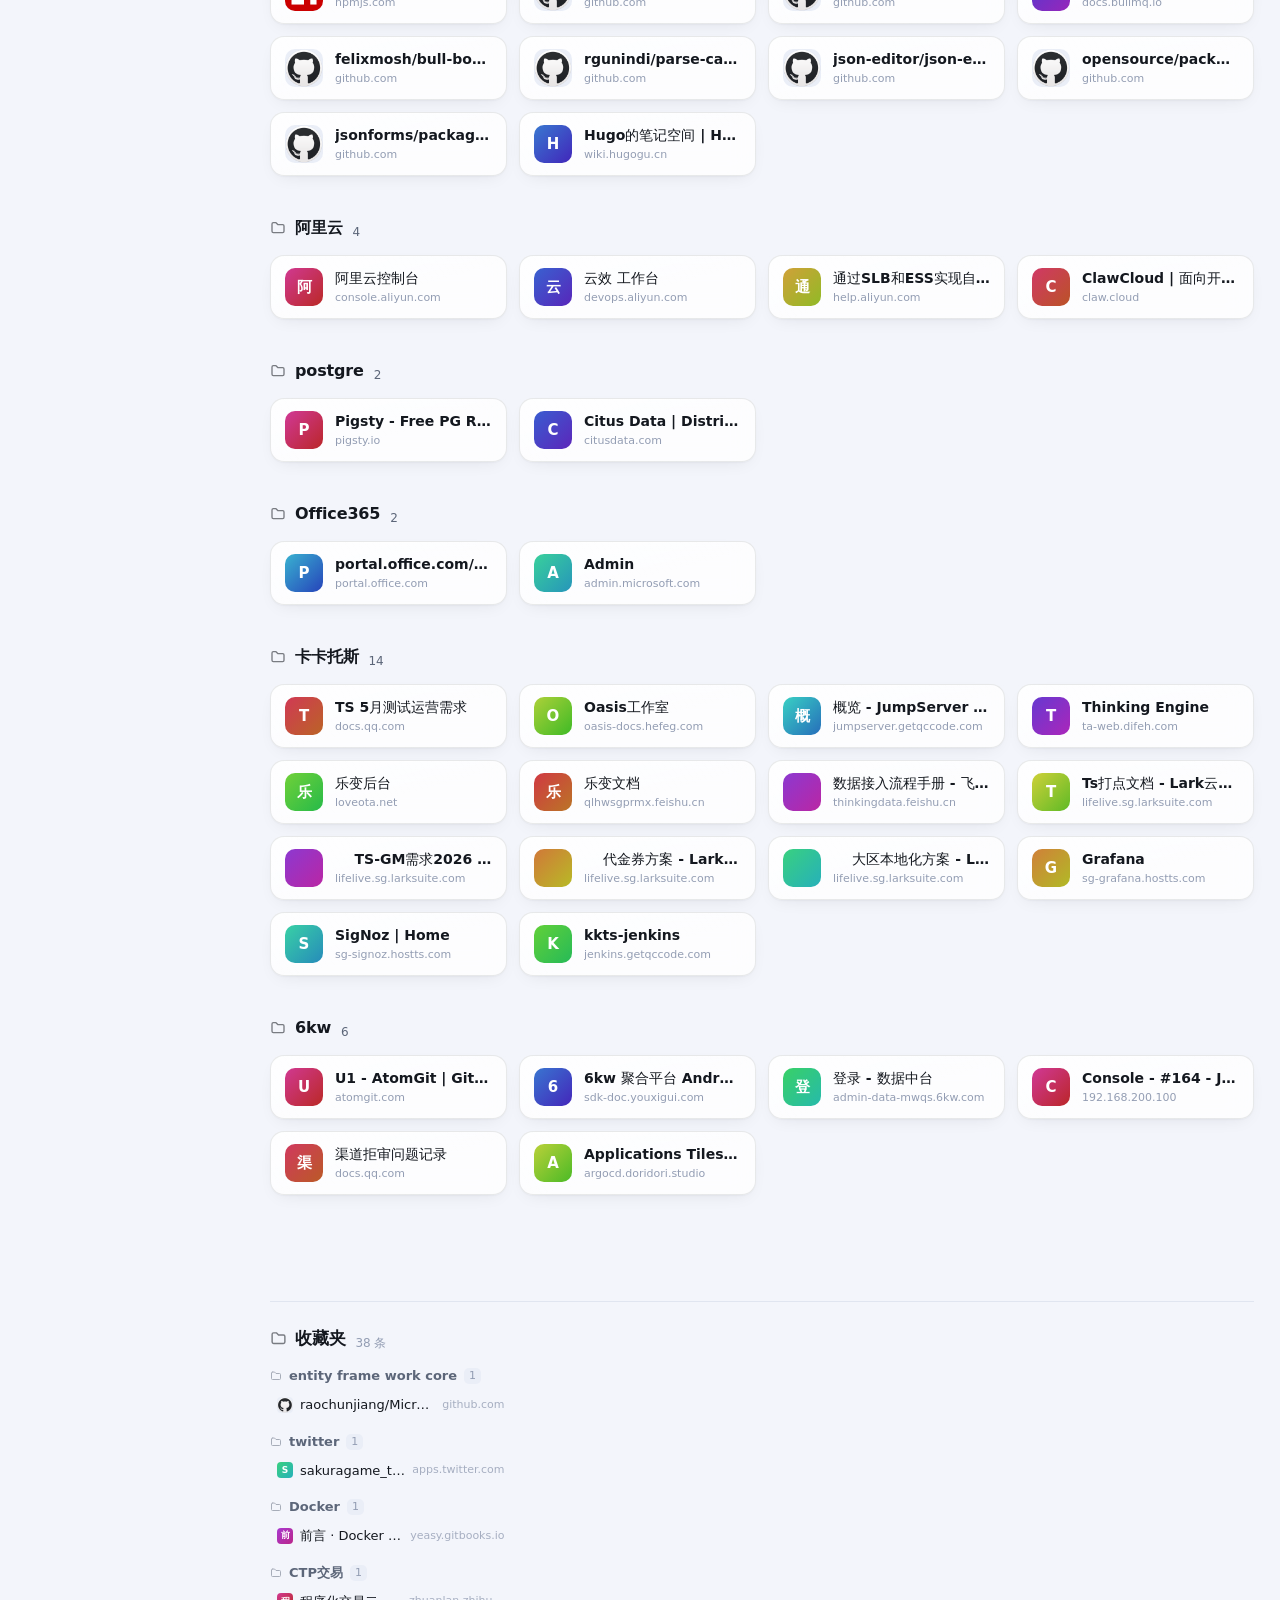
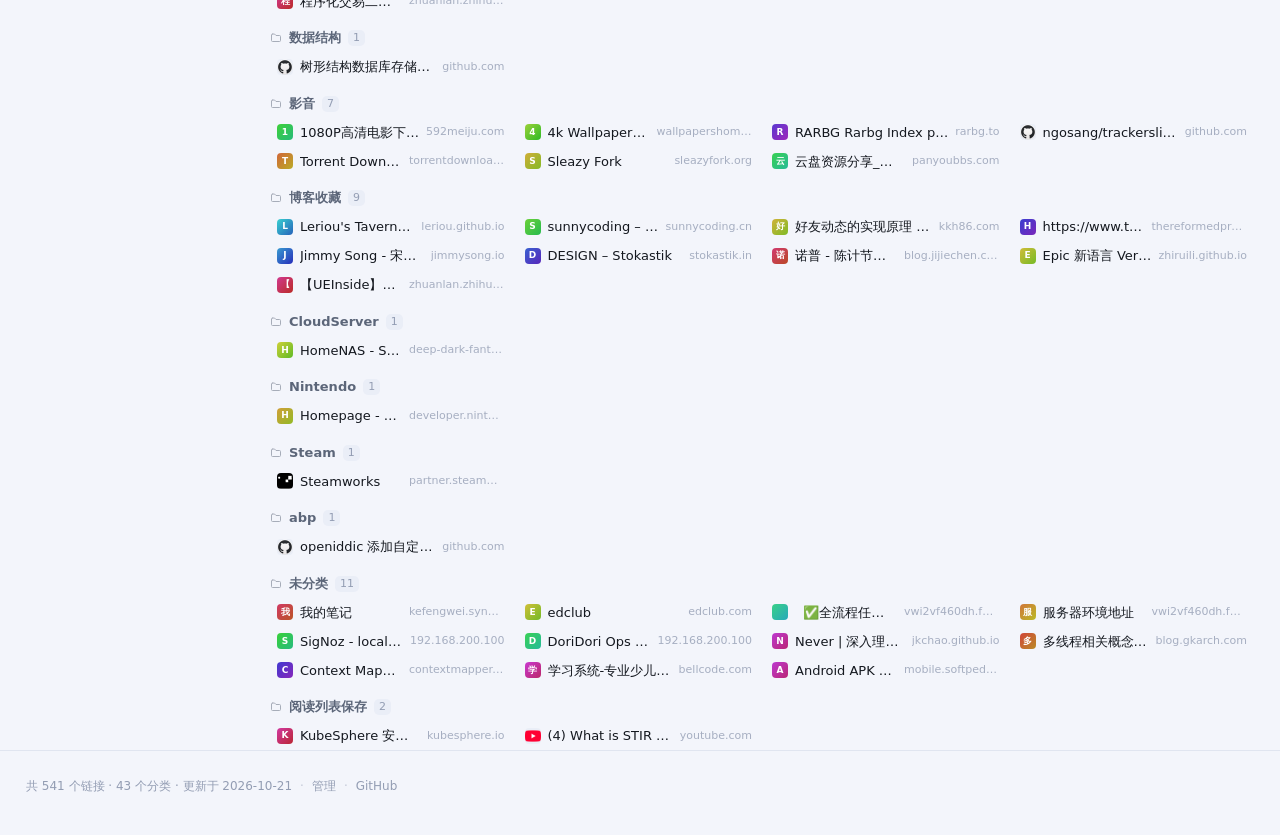
==== commit 2659b2e1: "feat: 布局改左侧纵向分类栏 + 内容满宽 - 分类分导航/收藏夹两类，移除 emoji 统一描边文件夹图标  - 站点图标换为头像（logo/favicon/apple-touch-icon） " ====
--- a/index.html
+++ b/index.html
@@ -8,8 +8,8 @@
 <meta name="color-scheme" content="light dark">
 <meta name="theme-color" content="#f3f5fb" media="(prefers-color-scheme: light)">
 <meta name="theme-color" content="#090a0f" media="(prefers-color-scheme: dark)">
-<link rel="icon" href="assets/favicon.svg" type="image/svg+xml">
-<link rel="apple-touch-icon" href="assets/logo.svg">
+<link rel="icon" type="image/png" sizes="64x64" href="assets/favicon.png">
+<link rel="apple-touch-icon" href="assets/apple-touch-icon.png">
 <link rel="stylesheet" href="assets/style.css">
 <script>
 /* 在首次绘制前应用已保存的主题，避免闪白/闪黑 */
@@ -30,7 +30,7 @@
 <header class="topbar">
   <div class="topbar-inner">
     <a class="brand" href="./">
-      <img class="brand-mark" src="assets/logo.svg" alt="" width="30" height="30">
+      <img class="brand-mark" src="assets/logo.png" alt="" width="30" height="30">
       <span class="brand-text">
         <strong id="site-title">MyNav</strong>
         <small id="site-subtitle">我的网络收藏</small>
@@ -68,16 +68,35 @@
   </div>
 </header>
 
-<nav id="catnav" class="catnav" aria-label="分类导航"></nav>
+<div class="shell">
+  <aside class="sidebar" id="sidebar" aria-label="分类导航">
+    <div class="catnav-bar" id="catnav-bar" hidden>
+      <div class="sidebar-head">分类</div>
+      <nav id="catnav" class="catnav" aria-label="分类导航" tabindex="0"></nav>
+      <button class="catnav-arrow is-prev" id="catnav-prev" type="button" aria-label="向左查看更多分类" hidden>‹</button>
+      <button class="catnav-arrow is-next" id="catnav-next" type="button" aria-label="向右查看更多分类" hidden>›</button>
+    </div>
+  </aside>
 
-<main id="content" class="content">
-  <p class="loading">正在加载数据…</p>
-</main>
+  <div class="main-col">
+    <main id="content" class="content">
+      <p class="loading">正在加载数据…</p>
+    </main>
 
-<div id="empty" class="empty" hidden>
-  <p class="empty-emoji">🔍</p>
-  <p class="empty-title">没有匹配的链接</p>
-  <p class="empty-hint">换个关键词试试，或用 <kbd>Esc</kbd> 清空搜索。</p>
+    <section id="fav-section" class="fav-section" aria-label="收藏夹" hidden>
+      <div class="fav-head">
+        <h2 class="fav-title"><svg class="cat-ico" viewBox="0 0 24 24" fill="none" stroke="currentColor" stroke-width="2" stroke-linecap="round" stroke-linejoin="round" aria-hidden="true" focusable="false"><path d="M5 4h4l3 3h7a2 2 0 0 1 2 2v8a2 2 0 0 1 -2 2h-14a2 2 0 0 1 -2 -2v-11a2 2 0 0 1 2 -2"/></svg>收藏夹</h2>
+        <span class="fav-total" id="fav-total"></span>
+      </div>
+      <div id="fav-groups" class="fav-groups"></div>
+    </section>
+
+    <div id="empty" class="empty" hidden>
+      <p class="empty-emoji">🔍</p>
+      <p class="empty-title">没有匹配的链接</p>
+      <p class="empty-hint">换个关键词试试，或用 <kbd>Esc</kbd> 清空搜索。</p>
+    </div>
+  </div>
 </div>
 
 <footer class="footer">
--- a/assets/style.css
+++ b/assets/style.css
@@ -194,8 +194,8 @@
 }
 
 .topbar-inner {
-  max-width: var(--maxw);
-  margin: 0 auto;
+  max-width: none;
+  margin: 0;
   height: var(--topbar-h);
   padding: 0 20px;
   display: flex;
@@ -216,8 +216,9 @@
   height: 30px;
   display: block;
   flex: none;
-  border-radius: 9px;
-  box-shadow: 0 5px 14px -6px rgba(97, 82, 232, .85);
+  border-radius: 50%;
+  background: #fff;
+  box-shadow: 0 0 0 1px color-mix(in srgb, var(--text) 10%, transparent), 0 4px 12px -5px rgba(15, 23, 42, .45);
   transition: transform .28s cubic-bezier(.34, 1.56, .64, 1);
 }
 
@@ -434,55 +435,146 @@
 :root[data-theme="dark"] .theme-dark { display: inline; }
 
 /* ---------- 分类导航 ---------- */
-.catnav {
+/* 外层负责 sticky 与背景，内层只负责横向滚动，这样箭头能固定在两端 */
+/* ---------- 双栏布局：左侧分类栏 + 右侧全宽内容 ---------- */
+.shell {
+  display: grid;
+  grid-template-columns: 214px minmax(0, 1fr);
+  gap: 30px;
+  align-items: start;
+  padding: 0 26px;
+}
+
+.main-col { min-width: 0; }
+
+.sidebar {
   position: sticky;
   top: var(--topbar-h);
-  z-index: 40;
-  background: color-mix(in srgb, var(--bg) 74%, transparent);
-  backdrop-filter: blur(16px);
-  -webkit-backdrop-filter: blur(16px);
-  border-bottom: 1px solid color-mix(in srgb, var(--border) 60%, transparent);
-  overflow-x: auto;
-  scrollbar-width: none;
-}
-
-.catnav::-webkit-scrollbar { display: none; }
+  z-index: 30;
+  max-height: calc(100vh - var(--topbar-h));
+  overflow-x: hidden;
+  overflow-y: auto;
+  overscroll-behavior: contain;
+  padding: 20px 4px 32px 0;
+  scrollbar-width: thin;
+  scrollbar-color: color-mix(in srgb, var(--text-faint) 38%, transparent) transparent;
+}
+
+.sidebar::-webkit-scrollbar { width: 6px; }
+
+.sidebar::-webkit-scrollbar-thumb {
+  border-radius: 3px;
+  background: color-mix(in srgb, var(--text-faint) 35%, transparent);
+}
+
+.sidebar::-webkit-scrollbar-track { background: transparent; }
+
+.sidebar-head {
+  margin: 0 0 8px;
+  padding: 0 10px;
+  font-size: 11px;
+  font-weight: 600;
+  letter-spacing: .08em;
+  color: var(--text-faint);
+}
+
+.catnav-bar { position: relative; }
+
+.catnav-bar[hidden] { display: none; }
+
+.catnav {
+  overflow: visible;
+  scroll-behavior: smooth;
+}
+
+/* 键盘用户：Tab 到标签栏后可用左右方向键滚动 */
+.catnav:focus-visible {
+  outline: 2px solid var(--accent);
+  outline-offset: -2px;
+  border-radius: 8px;
+}
+
+/* 溢出一侧时渐隐，提示还能继续横向滚动（mask 只裁 chip，不影响外层背景） */
+.catnav[data-fade~="l"] {
+  -webkit-mask-image: linear-gradient(to right, transparent 0, #000 52px);
+  mask-image: linear-gradient(to right, transparent 0, #000 52px);
+}
+
+.catnav[data-fade~="r"] {
+  -webkit-mask-image: linear-gradient(to right, #000 calc(100% - 52px), transparent 100%);
+  mask-image: linear-gradient(to right, #000 calc(100% - 52px), transparent 100%);
+}
+
+.catnav[data-fade="l r"] {
+  -webkit-mask-image: linear-gradient(to right, transparent 0, #000 52px, #000 calc(100% - 52px), transparent 100%);
+  mask-image: linear-gradient(to right, transparent 0, #000 52px, #000 calc(100% - 52px), transparent 100%);
+}
+
+.catnav-arrow {
+  position: absolute;
+  top: 50%;
+  z-index: 2;
+  display: none;
+  place-items: center;
+  width: 28px;
+  height: 28px;
+  padding: 0 0 2px;
+  border-radius: 50%;
+  border: 1px solid var(--border);
+  background: var(--bg-elev);
+  color: var(--text-dim);
+  font: inherit;
+  font-size: 17px;
+  line-height: 1;
+  cursor: pointer;
+  box-shadow: 0 1px 2px rgba(15, 23, 42, .10), 0 5px 14px -6px rgba(15, 23, 42, .30);
+  transform: translateY(-50%);
+  transition: color .18s ease, border-color .18s ease, background-color .18s ease, transform .18s ease;
+}
+
+.catnav-arrow:hover {
+  color: var(--accent);
+  border-color: color-mix(in srgb, var(--accent) 55%, var(--border));
+}
+
+.catnav-arrow:active { transform: translateY(-50%) scale(.93); }
+
+.catnav-arrow.is-prev { left: 8px; }
+.catnav-arrow.is-next { right: 8px; }
+
+.catnav-arrow[hidden] { display: none; }
 
 .catnav-inner {
-  max-width: var(--maxw);
-  margin: 0 auto;
-  padding: 10px 20px;
-  display: flex;
-  gap: 6px;
-  align-items: center;
-  min-height: 52px;
-}
-
-.catnav:empty { display: none; }
+  display: flex;
+  flex-direction: column;
+  gap: 2px;
+  min-height: 0;
+  padding: 0;
+}
+
 
 .cat-chip {
-  flex: none;
-  display: inline-flex;
-  align-items: center;
-  gap: 6px;
-  height: 33px;
-  padding: 0 14px;
-  border-radius: 999px;
-  border: 1px solid color-mix(in srgb, var(--border) 75%, transparent);
-  background: color-mix(in srgb, var(--bg-elev) 55%, transparent);
+  display: flex;
+  align-items: center;
+  gap: 8px;
+  width: 100%;
+  height: 32px;
+  padding: 0 10px;
+  border-radius: 9px;
+  border: 1px solid transparent;
+  background: transparent;
   color: var(--text-dim);
   font: inherit;
   font-size: 13.5px;
+  text-align: left;
   cursor: pointer;
   white-space: nowrap;
-  transition: background-color .18s ease, color .18s ease, border-color .18s ease, box-shadow .18s ease, transform .18s ease;
+  transition: background-color .18s ease, color .18s ease, border-color .18s ease, box-shadow .18s ease;
 }
 
 .cat-chip:hover {
-  background: var(--bg-elev);
-  border-color: color-mix(in srgb, var(--accent) 30%, var(--border));
+  background: var(--bg-soft);
   color: var(--text);
-  transform: translateY(-1px);
 }
 
 .cat-chip.is-active {
@@ -491,25 +583,62 @@
   border-color: transparent;
   color: #fff;
   font-weight: 600;
-  box-shadow: 0 6px 18px -8px var(--glow);
+  box-shadow: 0 5px 16px -9px var(--glow);
 }
 
 .cat-chip .count {
+  margin-left: auto;
   font-size: 11px;
   opacity: .7;
   font-variant-numeric: tabular-nums;
 }
 
+/* 收藏夹类：虚线边框 + 更淡，和导航类区分 */
+.cat-chip.is-fav {
+  border-style: dashed;
+  border-color: color-mix(in srgb, var(--border) 95%, transparent);
+  color: var(--text-faint);
+}
+
+.cat-chip.is-fav:hover {
+  color: var(--text-dim);
+  border-color: var(--text-faint);
+}
+
+/* 分类统一图标：所有分类同一个文件夹 SVG，收藏夹类只靠虚线边框区分 */
+.cat-ico {
+  flex: none;
+  width: 14px;
+  height: 14px;
+  fill: none;
+  stroke: currentColor;
+  stroke-width: 2;
+  stroke-linecap: round;
+  stroke-linejoin: round;
+  opacity: .45;
+  transition: opacity .18s ease;
+}
+
+.cat-chip .cat-ico { width: 13px; height: 13px; opacity: .65; }
+
+.cat-chip.is-active .cat-ico { opacity: .85; }
+
+.section-title .cat-ico { width: 16px; height: 16px; opacity: .55; }
+
+.fav-title .cat-ico { width: 17px; height: 17px; opacity: .55; }
+
+.fav-group-head .cat-ico { width: 12px; height: 12px; opacity: .5; }
+
 /* ---------- 内容区 ---------- */
 .content {
-  max-width: var(--maxw);
-  margin: 0 auto;
-  padding: 24px 20px 72px;
+  max-width: none;
+  margin: 0;
+  padding: 24px 0 72px;
 }
 
 .loading { color: var(--text-dim); text-align: center; padding: 48px 0; }
 
-.section { scroll-margin-top: calc(var(--topbar-h) + 62px); }
+.section { scroll-margin-top: calc(var(--topbar-h) + 24px); }
 
 .section + .section { margin-top: 40px; }
 
@@ -528,17 +657,6 @@
   display: flex;
   align-items: center;
   gap: 9px;
-}
-
-.section-title .section-emoji {
-  width: 26px;
-  height: 26px;
-  display: grid;
-  place-items: center;
-  border-radius: 8px;
-  background: var(--icon-bg);
-  font-size: 14px;
-  line-height: 1;
 }
 
 .section-count {
@@ -676,6 +794,118 @@
   padding: 0 1px;
 }
 
+/* ---------- 收藏夹（紧凑单行列表） ---------- */
+.fav-section {
+  max-width: none;
+  scroll-margin-top: calc(var(--topbar-h) + 24px);
+  margin: 0;
+  padding: 0;
+}
+
+.fav-section[hidden] { display: none; }
+
+.fav-head {
+  display: flex;
+  align-items: baseline;
+  gap: 10px;
+  margin: 34px 0 14px;
+  padding-top: 24px;
+  border-top: 1px solid var(--border);
+}
+
+.fav-title {
+  display: flex;
+  align-items: center;
+  gap: 8px;
+  margin: 0;
+  font-size: 17px;
+  font-weight: 700;
+  letter-spacing: -.2px;
+}
+
+.fav-total { font-size: 12px; color: var(--text-faint); }
+
+.fav-group { scroll-margin-top: calc(var(--topbar-h) + 24px); }
+
+.fav-group + .fav-group { margin-top: 13px; }
+
+.fav-group-head {
+  display: flex;
+  align-items: center;
+  gap: 7px;
+  margin: 0 0 5px;
+  font-size: 13px;
+  font-weight: 600;
+  color: var(--text-dim);
+}
+
+.fav-group-count {
+  padding: 0 5px;
+  border-radius: 5px;
+  background: var(--bg-soft);
+  font-size: 11px;
+  font-weight: 500;
+  line-height: 16px;
+  color: var(--text-faint);
+}
+
+.fav-grid {
+  display: grid;
+  grid-template-columns: repeat(auto-fill, minmax(198px, 1fr));
+  gap: 1px 6px;
+}
+
+.fav-item {
+  display: flex;
+  align-items: center;
+  gap: 7px;
+  min-width: 0;
+  height: 28px;
+  padding: 0 7px;
+  border-radius: 7px;
+  color: var(--text);
+  font-size: 13px;
+  text-decoration: none;
+  transition: background .14s ease, color .14s ease;
+}
+
+.fav-item:hover { background: var(--bg-soft); }
+
+.fav-item:focus-visible {
+  outline: 2px solid var(--accent);
+  outline-offset: -2px;
+}
+
+.fav-icon {
+  width: 16px !important;
+  height: 16px !important;
+  border-radius: 4px !important;
+  font-size: 9px !important;
+  font-weight: 650;
+  line-height: 1;
+}
+
+.fav-name {
+  min-width: 0;
+  overflow: hidden;
+  text-overflow: ellipsis;
+  white-space: nowrap;
+}
+
+.fav-host {
+  flex: none;
+  max-width: 42%;
+  margin-left: auto;
+  overflow: hidden;
+  text-overflow: ellipsis;
+  white-space: nowrap;
+  font-size: 11px;
+  color: var(--text-faint);
+  opacity: .8;
+}
+
+.fav-item:hover .fav-host { opacity: 1; }
+
 /* ---------- 空状态 ---------- */
 .empty { text-align: center; padding: 72px 20px; color: var(--text-dim); }
 .empty-emoji { font-size: 40px; margin: 0 0 8px; }
@@ -684,9 +914,9 @@
 
 /* ---------- 页脚 ---------- */
 .footer {
-  max-width: var(--maxw);
-  margin: 0 auto;
-  padding: 26px 20px 40px;
+  max-width: none;
+  margin: 0;
+  padding: 26px 26px 40px;
   border-top: 1px solid var(--border);
   color: var(--text-faint);
   font-size: 12px;
@@ -700,6 +930,78 @@
 .footer .dot { opacity: .5; }
 
 /* ---------- 响应式 ---------- */
+
+/* 窄屏：左侧栏收起，回到顶部横向标签栏 */
+@media (max-width: 900px) {
+  .shell {
+    display: block;
+    padding: 0;
+  }
+
+  .sidebar {
+    z-index: 40;
+    max-height: none;
+    overflow: visible;
+    padding: 0;
+    background: color-mix(in srgb, var(--bg) 74%, transparent);
+    backdrop-filter: blur(16px);
+    -webkit-backdrop-filter: blur(16px);
+    border-bottom: 1px solid color-mix(in srgb, var(--border) 60%, transparent);
+  }
+
+  .sidebar-head { display: none; }
+
+  .catnav {
+    overflow-x: auto;
+    overscroll-behavior-x: contain;
+    scrollbar-width: none;
+  }
+
+  .catnav::-webkit-scrollbar { display: none; }
+
+  .catnav-inner {
+    flex-direction: row;
+    align-items: center;
+    gap: 6px;
+    min-height: 52px;
+    padding: 10px 20px;
+  }
+
+  .cat-chip {
+    width: auto;
+    height: 33px;
+    padding: 0 14px;
+    border-radius: 999px;
+    border-color: color-mix(in srgb, var(--border) 75%, transparent);
+    background: color-mix(in srgb, var(--bg-elev) 55%, transparent);
+  }
+
+  .cat-chip:hover {
+    background: var(--bg-elev);
+    border-color: color-mix(in srgb, var(--accent) 30%, var(--border));
+  }
+
+  .cat-chip.is-fav {
+    border-style: dashed;
+    border-color: transparent;
+    background: transparent;
+  }
+
+  .cat-chip .count { margin-left: 0; }
+
+  .catnav-arrow { display: grid; }
+
+  .content { padding: 22px 20px 72px; }
+
+  .fav-section { padding: 0 20px; }
+
+  .section,
+  .fav-section,
+  .fav-group { scroll-margin-top: calc(var(--topbar-h) + 62px); }
+
+  .footer { padding: 26px 20px 40px; }
+}
+
 @media (max-width: 860px) {
   .brand-text small { display: none; }
   .search-kbd { display: none; }
@@ -913,6 +1215,11 @@
   .cmdk { padding: 56px 10px 16px; }
   .cmdk-url { display: none; }
   .cmdk-foot { font-size: 11.5px; }
+
+  .fav-section { padding: 0 14px; }
+  .fav-head { margin-top: 26px; }
+  .fav-grid { grid-template-columns: repeat(auto-fill, minmax(152px, 1fr)); }
+  .fav-host { display: none; }
 }
 
 @media (prefers-reduced-motion: reduce) {
@@ -927,6 +1234,10 @@
 
 /* 打印时去掉交互元素 */
 @media print {
-  .topbar, .catnav, .footer, .search, .cmdk { display: none !important; }
+  .topbar, .sidebar, .footer, .search, .cmdk { display: none !important; }
+  .shell { display: block; padding: 0; }
+  .content { padding: 0; }
   .card { break-inside: avoid; box-shadow: none; }
-}
+  .fav-host { display: none; }
+  .fav-item { height: auto; }
+}
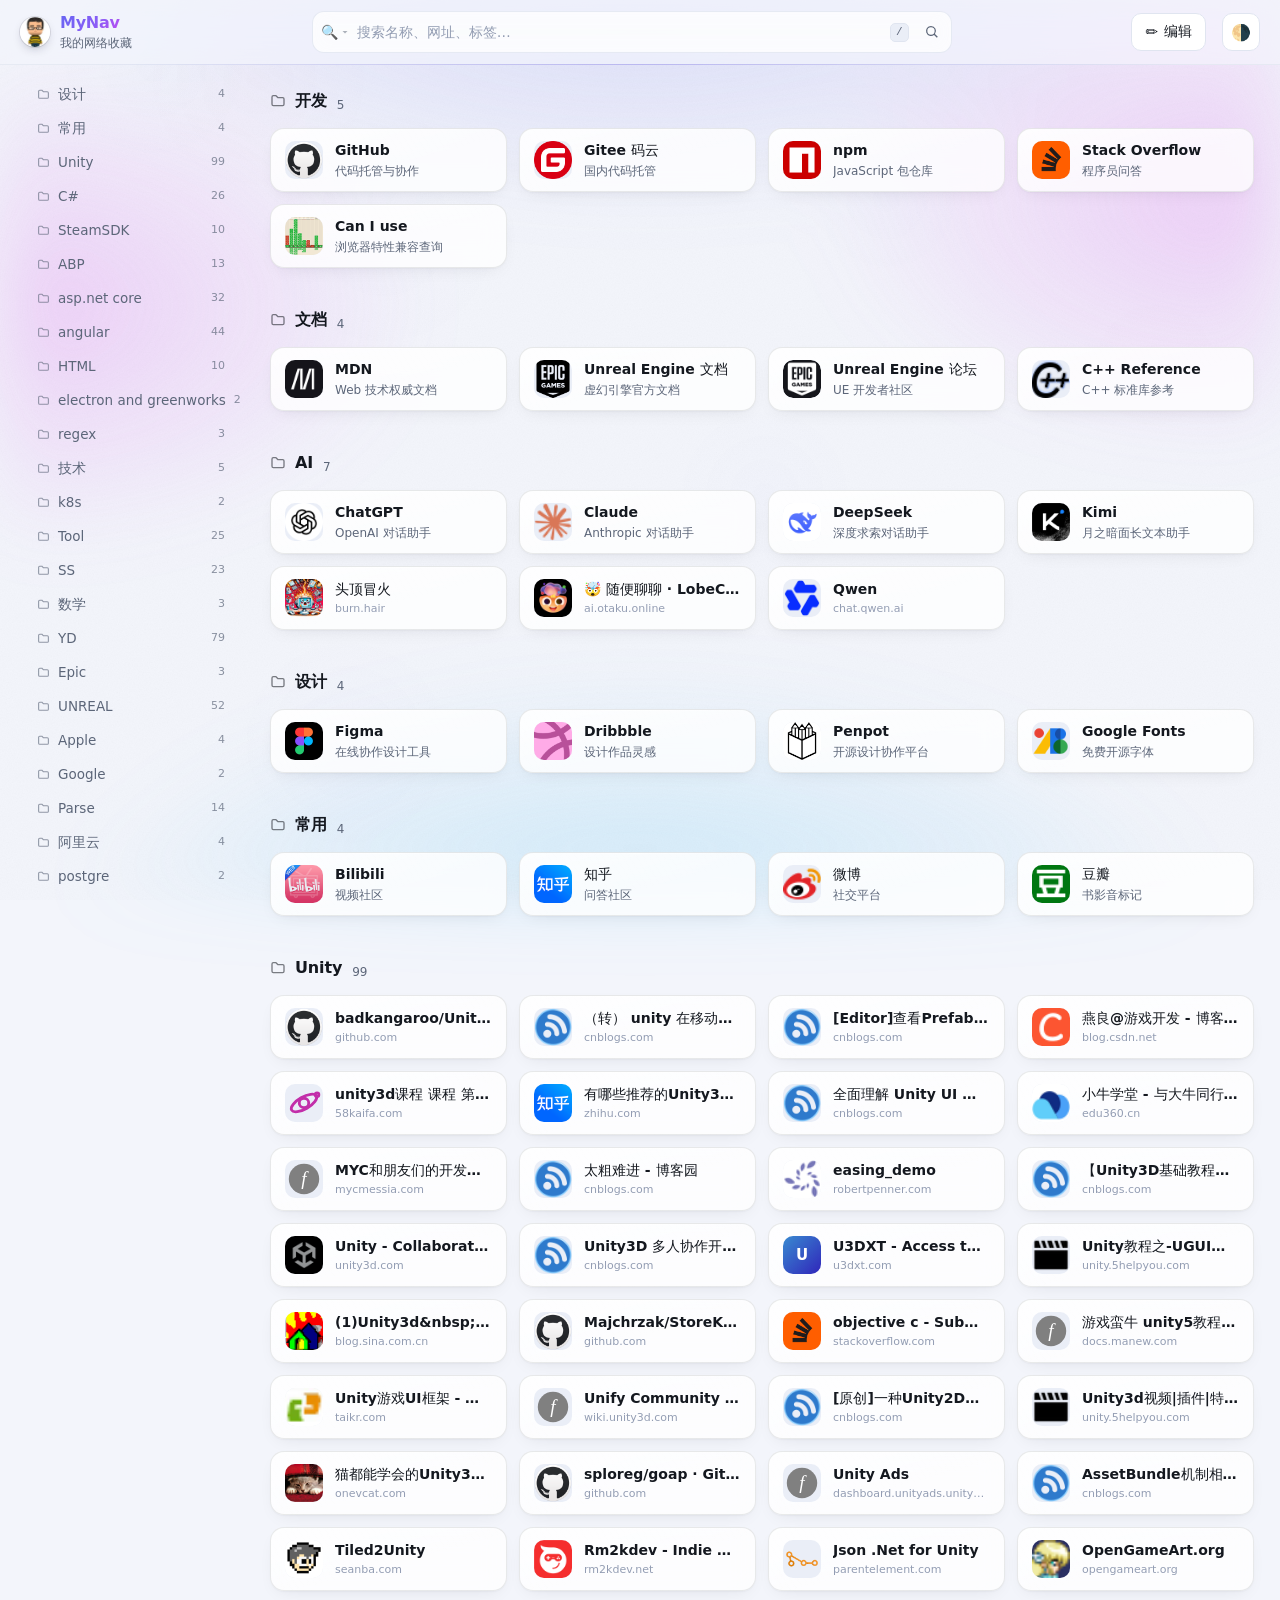
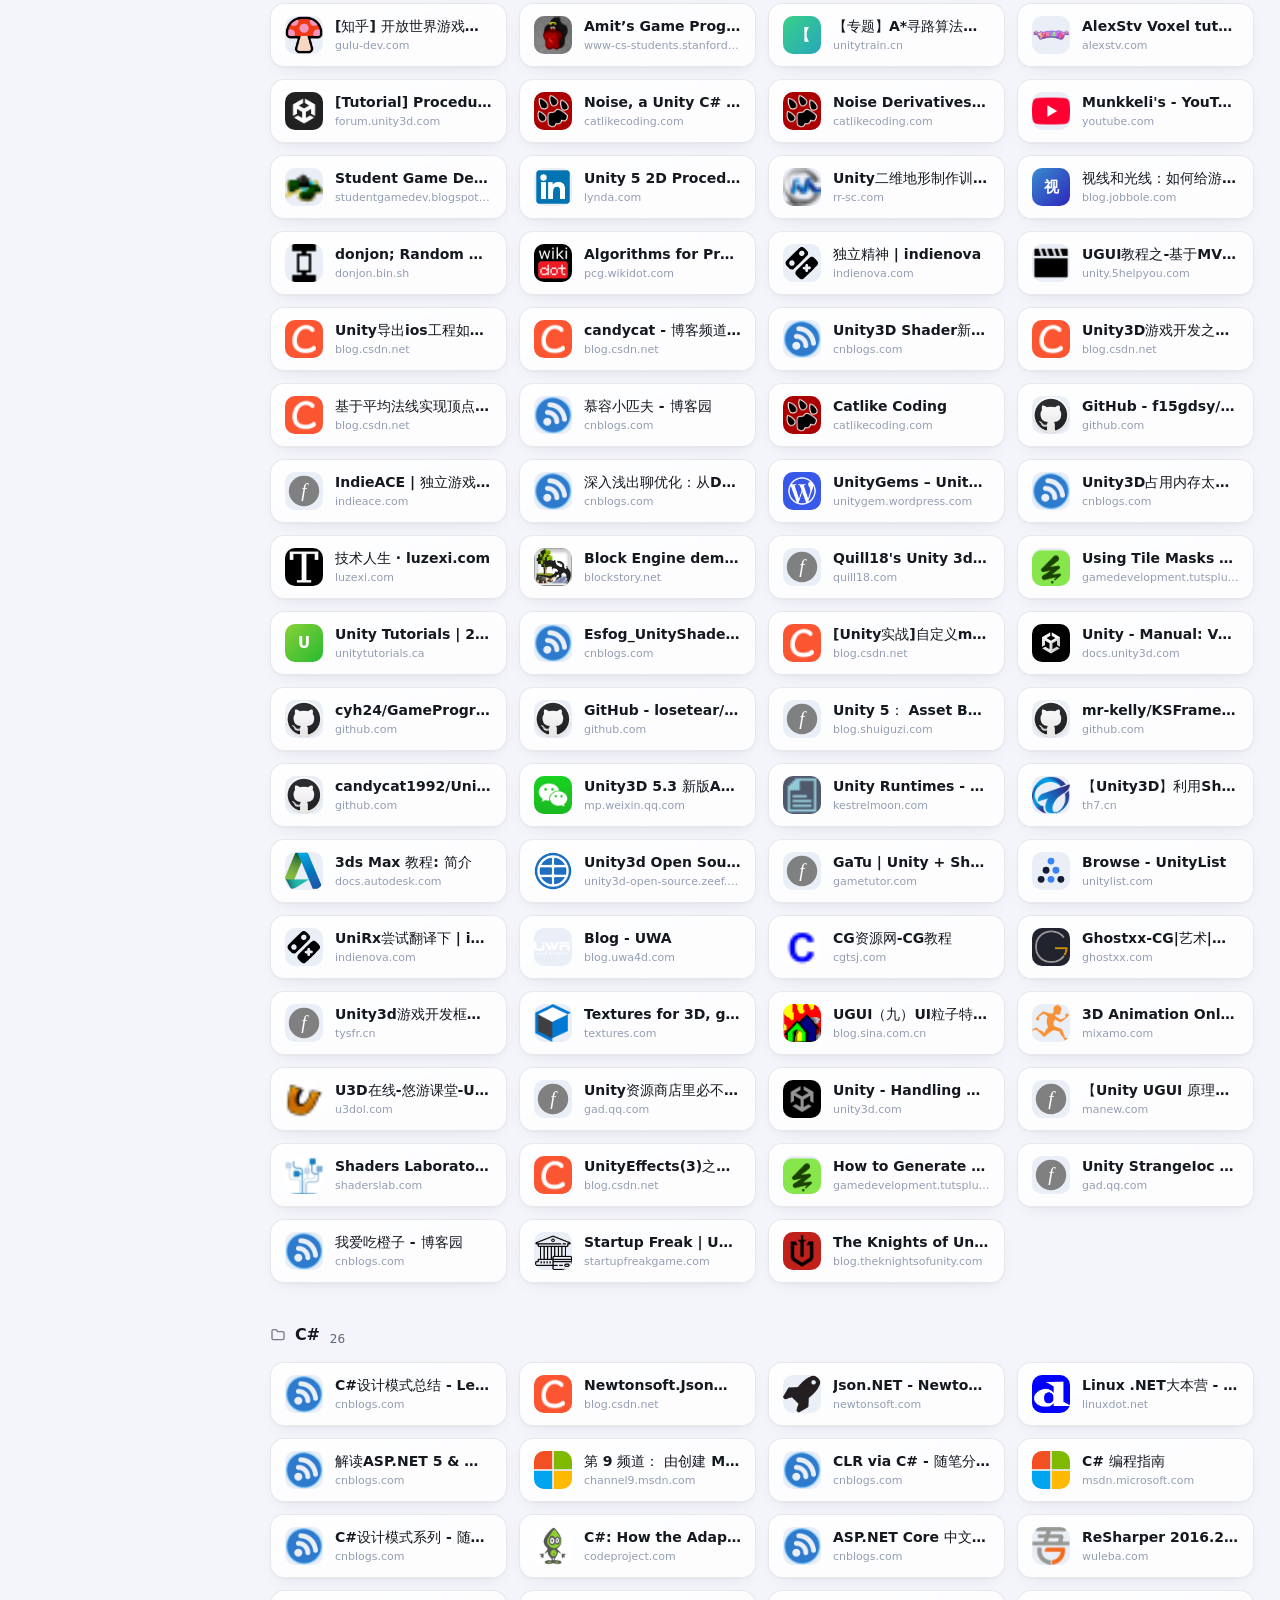
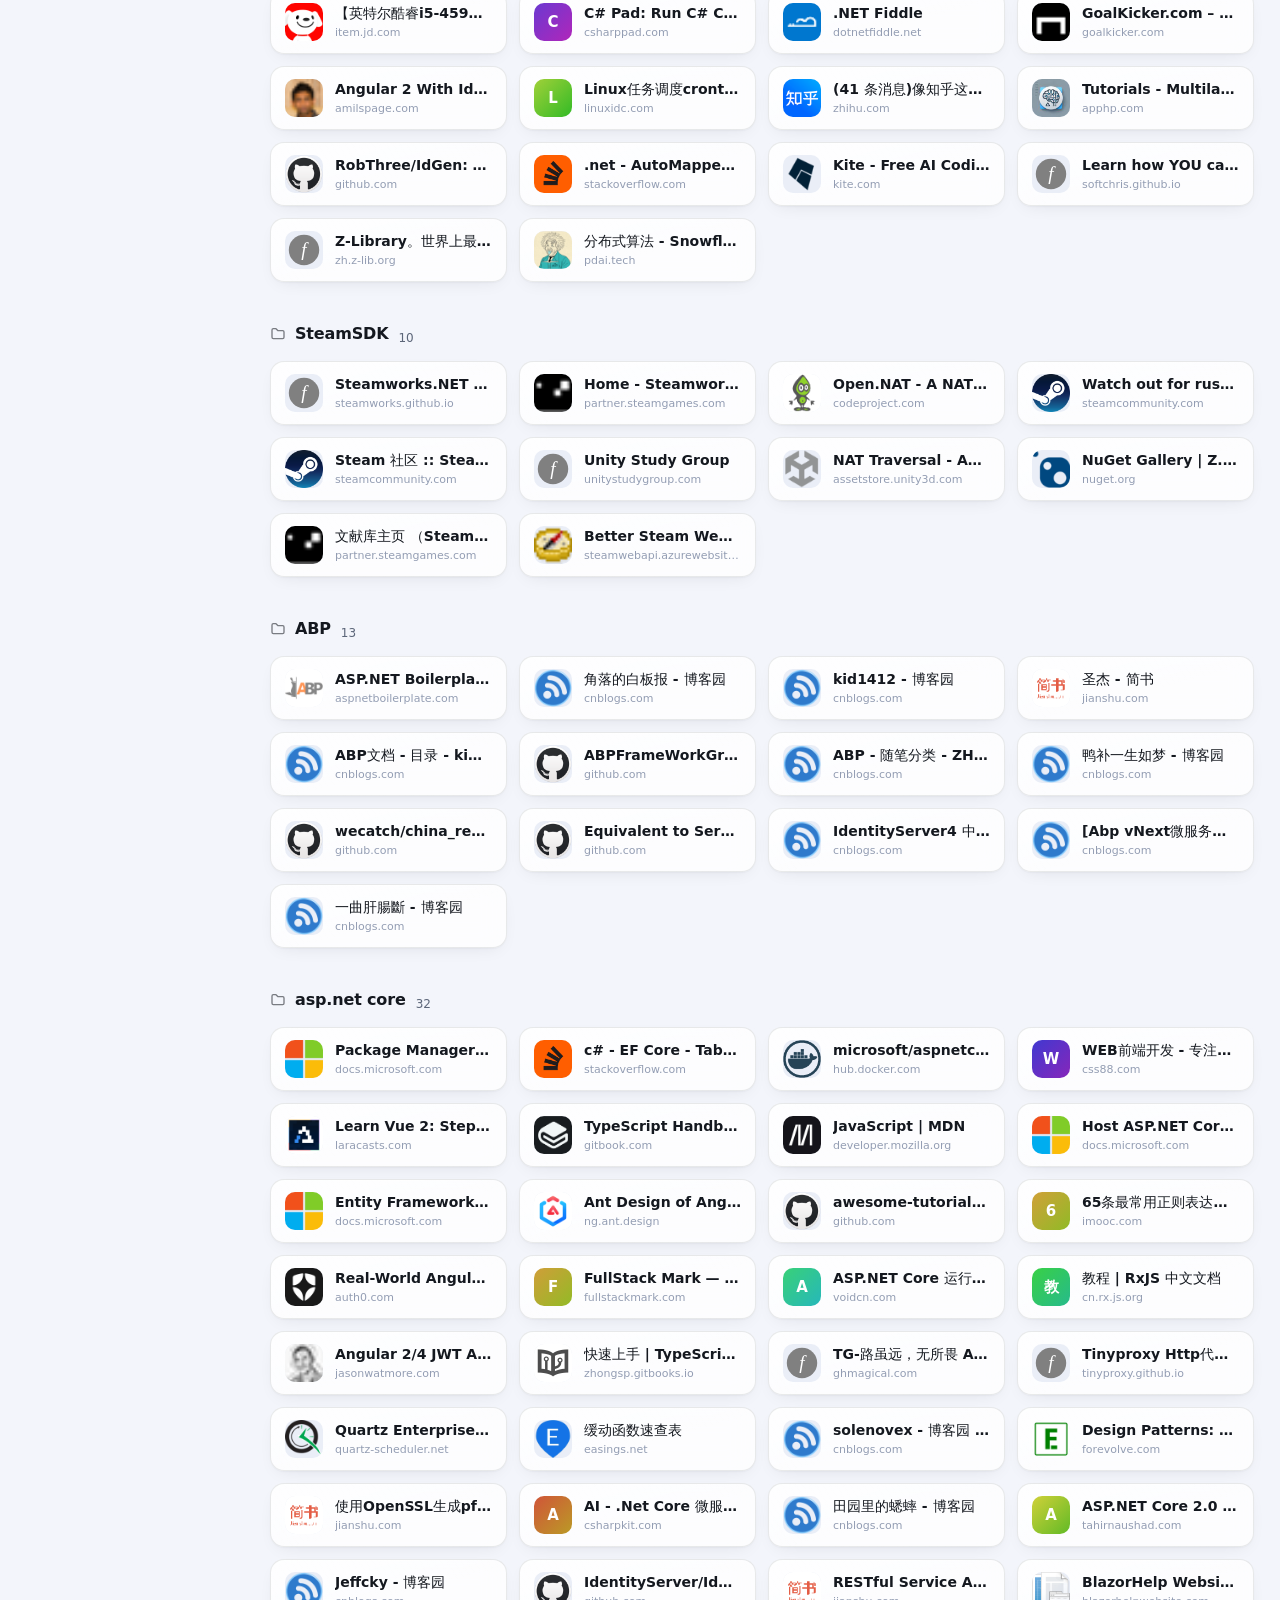
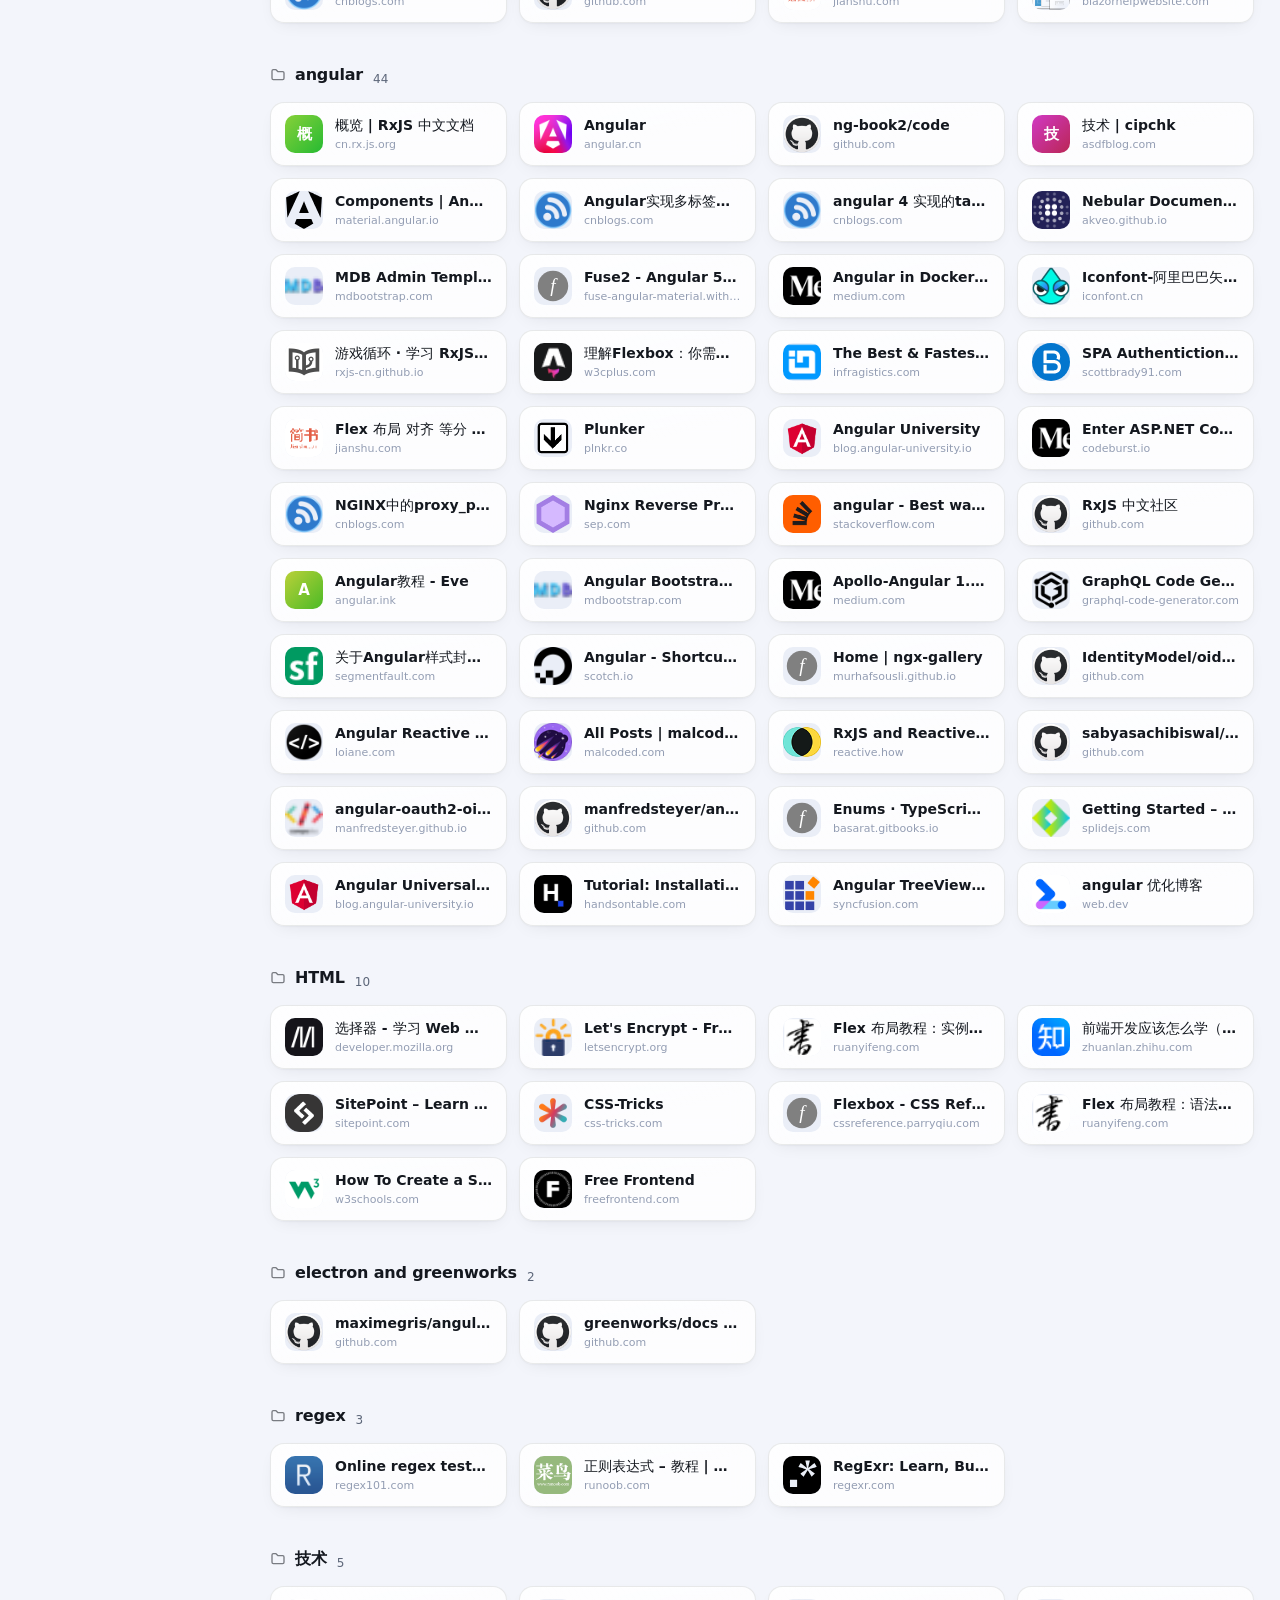
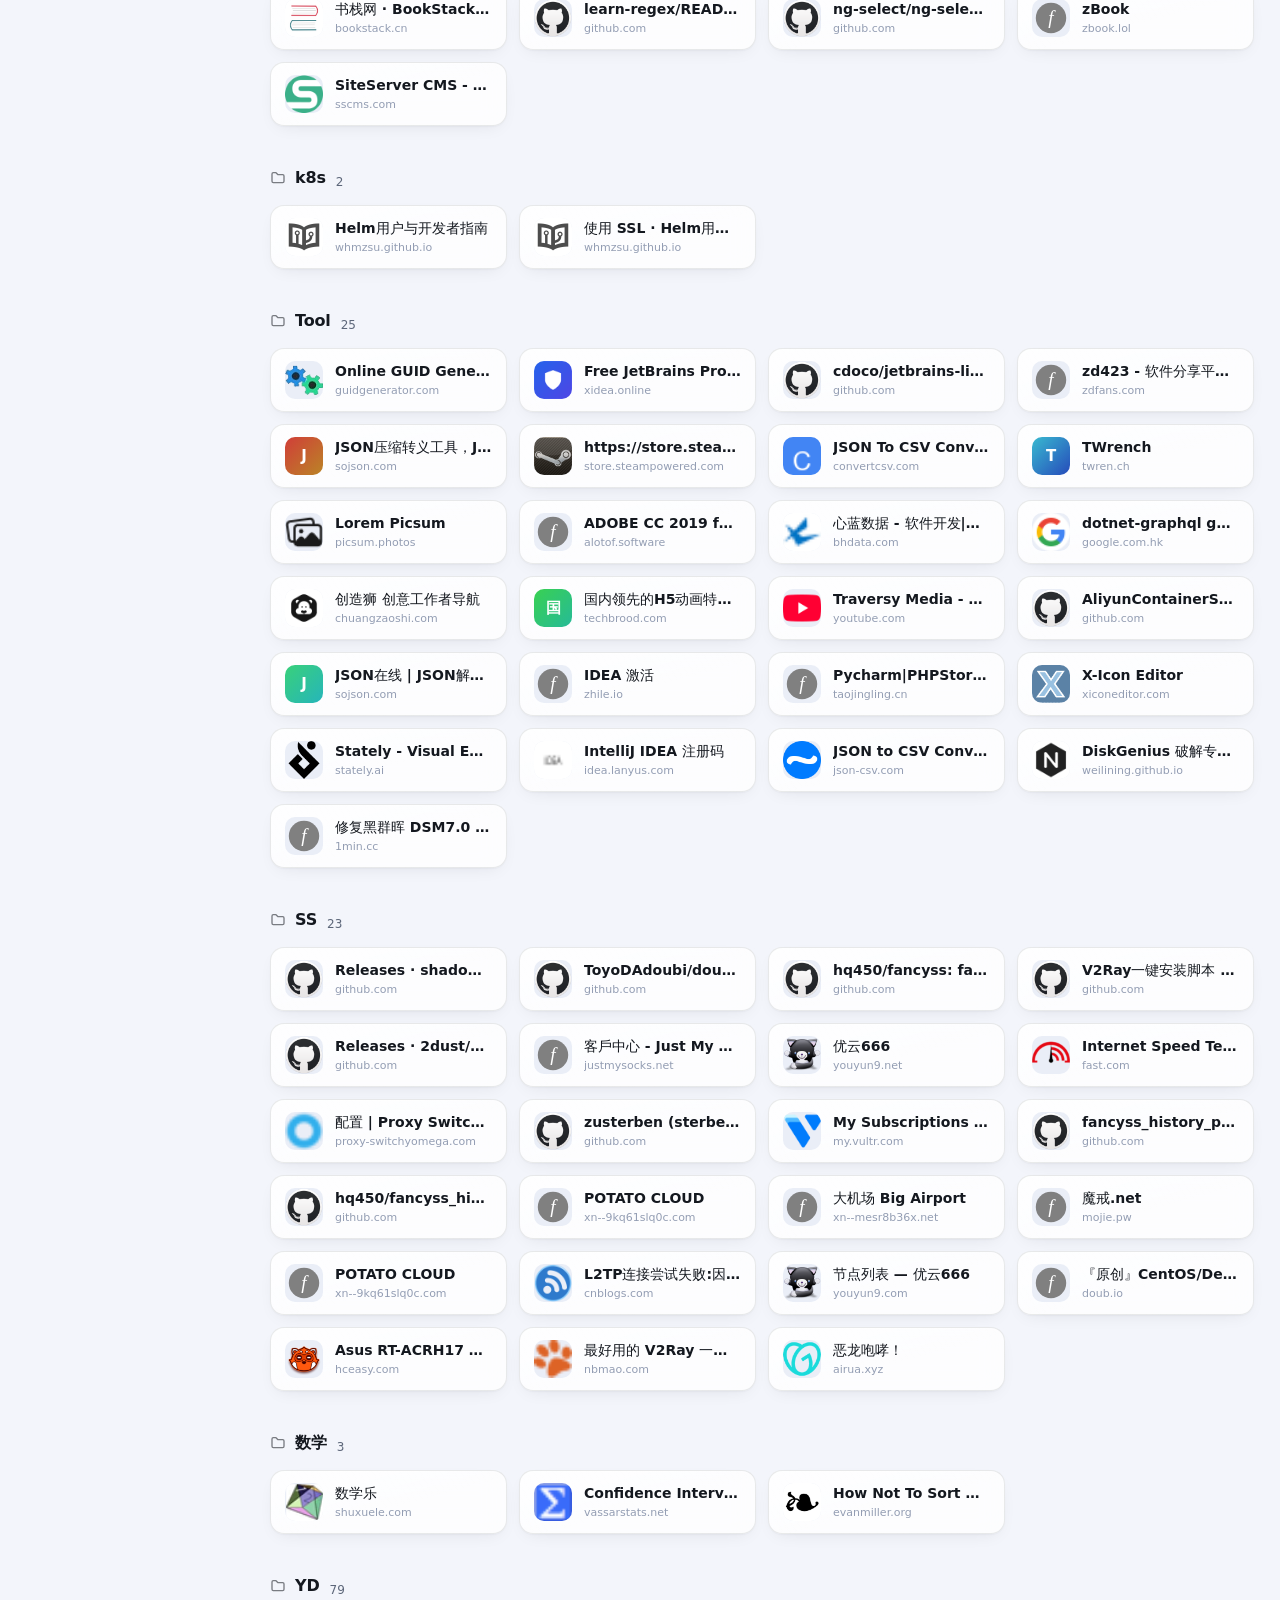
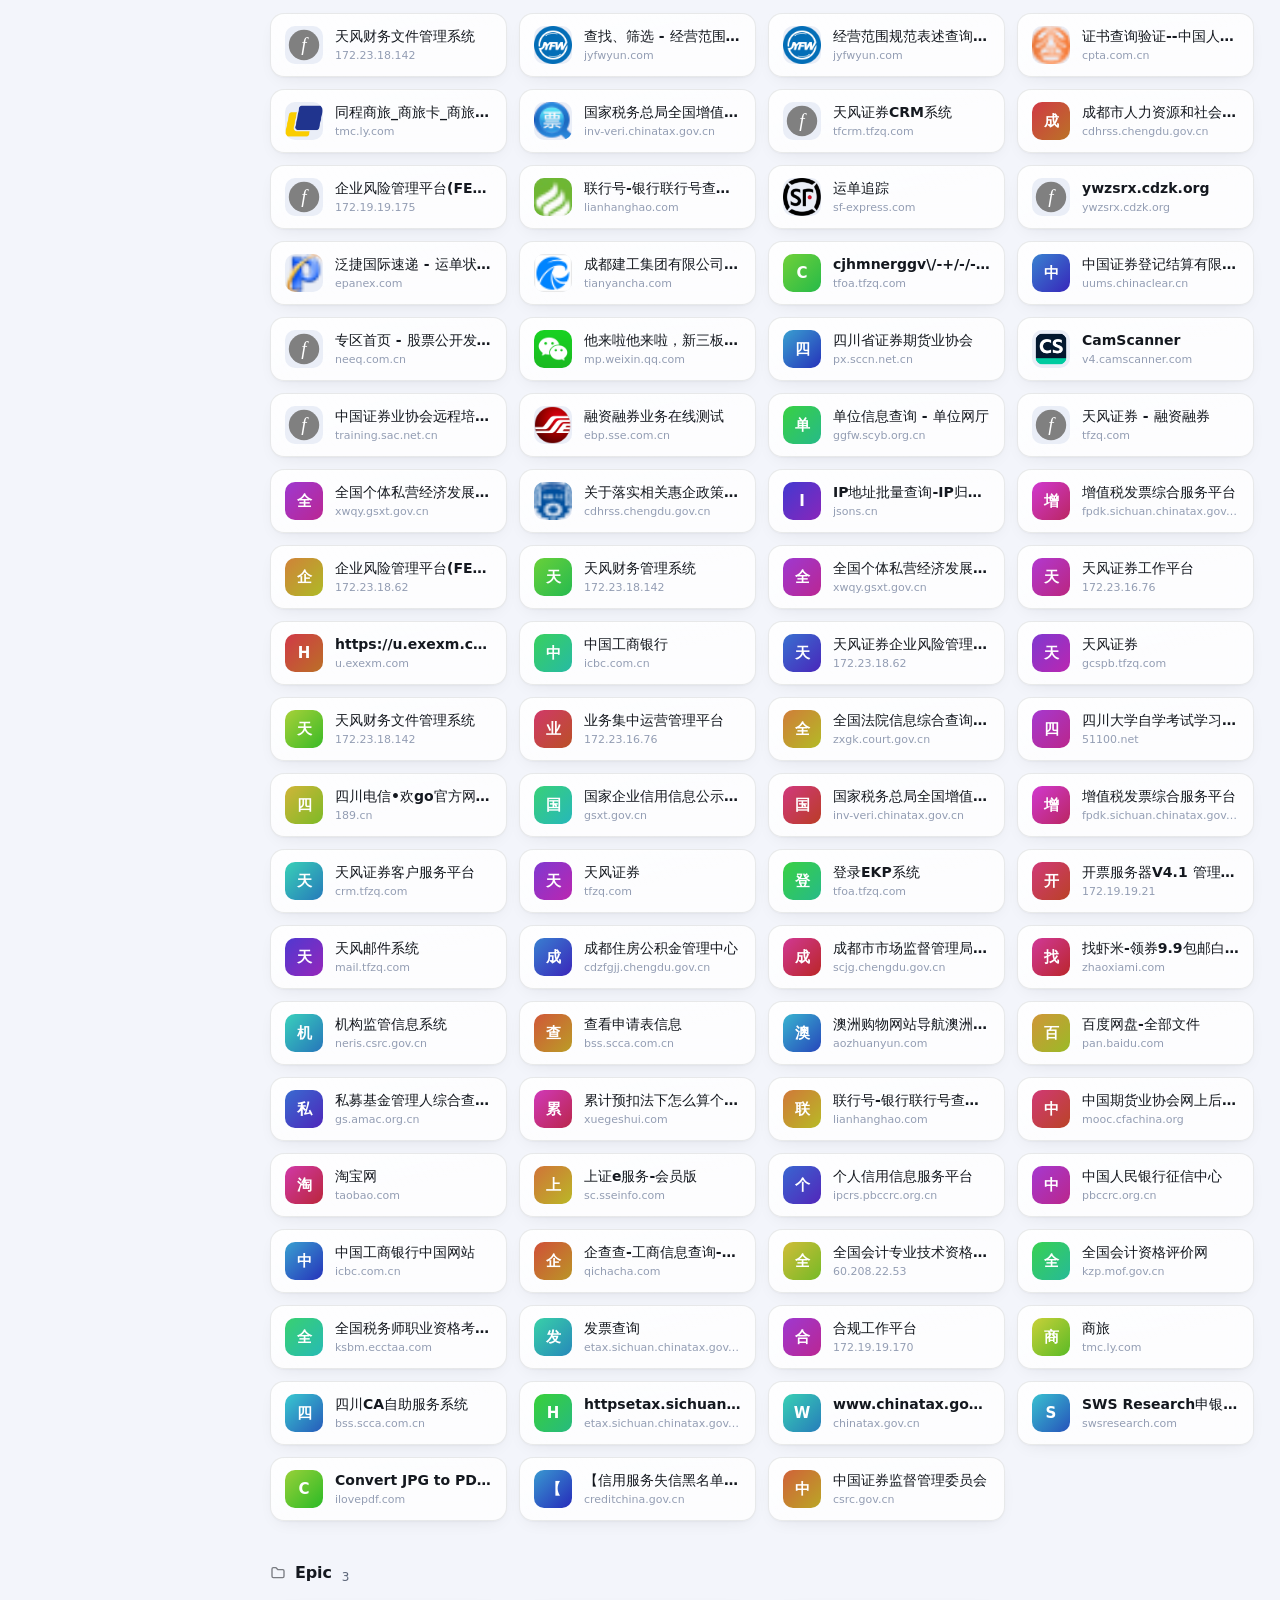
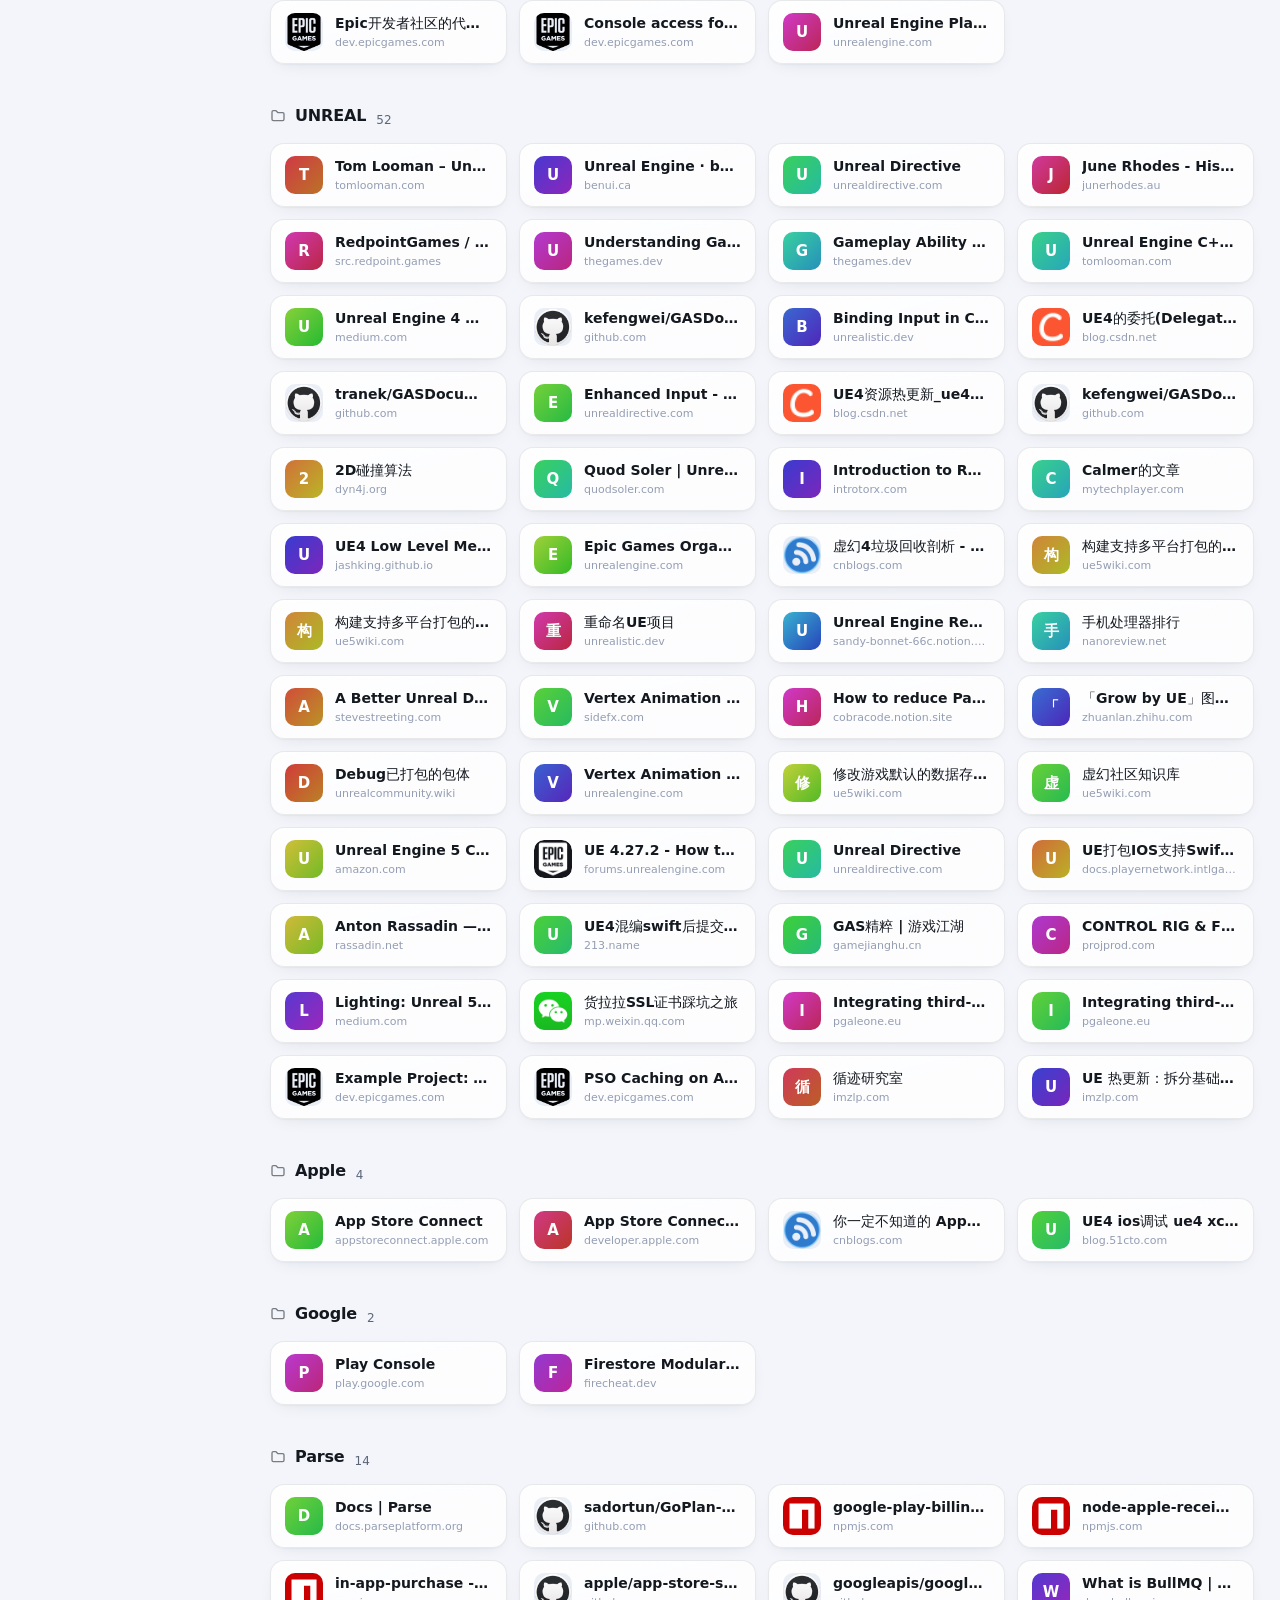
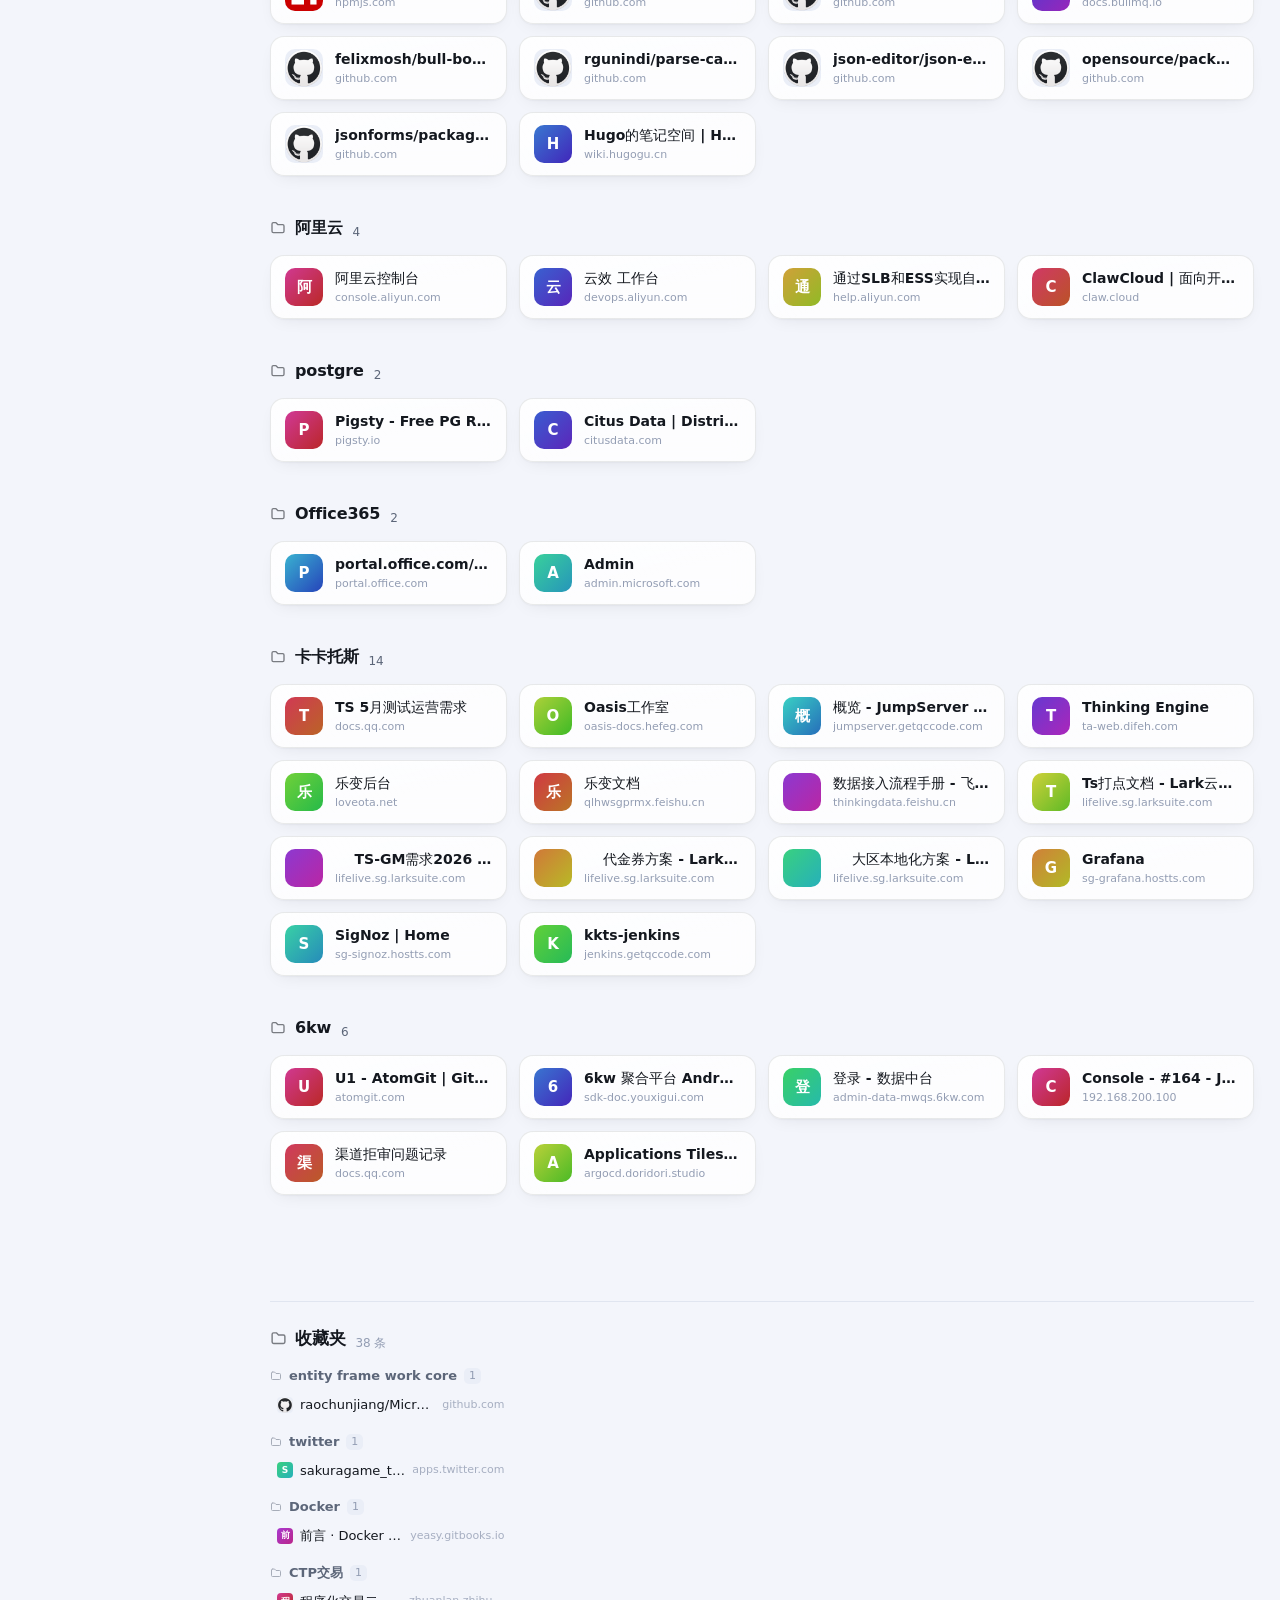
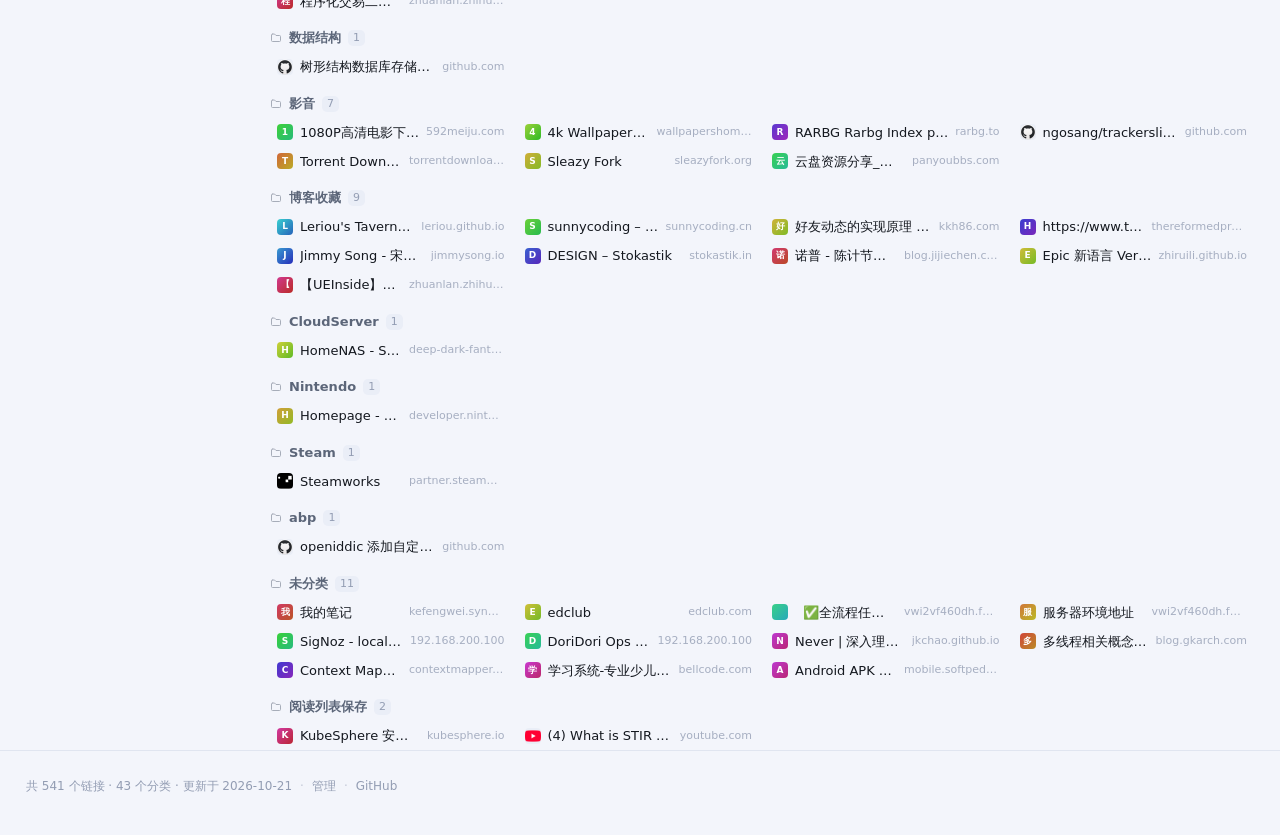
==== commit af9a7a06: "feat: 首页内嵌编辑模式（链接 + 分类增删改，一键发布）" ====
--- a/index.html
+++ b/index.html
@@ -22,6 +22,7 @@
 </script>
 <script src="data/links.js" defer></script>
 <script src="assets/app.js" defer></script>
+<script src="assets/editor.js" defer></script>
 </head>
 <body>
 
@@ -55,10 +56,10 @@
       </button>
     </div>
 
-    <a class="btn-admin" href="admin.html" title="管理链接数据" aria-label="管理链接数据">
-      <span class="ico" aria-hidden="true">⚙️</span>
-      <span class="txt">管理</span>
-    </a>
+    <button class="btn-admin" id="btn-edit" type="button" aria-pressed="false" title="在页面上直接增删改链接" aria-label="进入编辑模式">
+      <span class="ico" aria-hidden="true">✏️</span>
+      <span class="txt">编辑</span>
+    </button>
 
     <button id="theme-toggle" class="icon-btn" type="button" aria-label="切换主题" title="切换主题">
       <span class="theme-auto">🌗</span>
@@ -71,7 +72,7 @@
 <div class="shell">
   <aside class="sidebar" id="sidebar" aria-label="分类导航">
     <div class="catnav-bar" id="catnav-bar" hidden>
-      <div class="sidebar-head">分类</div>
+      <div class="sidebar-head"><span>分类</span><button type="button" class="cat-add" id="btn-add-cat" hidden>+ 分类</button></div>
       <nav id="catnav" class="catnav" aria-label="分类导航" tabindex="0"></nav>
       <button class="catnav-arrow is-prev" id="catnav-prev" type="button" aria-label="向左查看更多分类" hidden>‹</button>
       <button class="catnav-arrow is-next" id="catnav-next" type="button" aria-label="向右查看更多分类" hidden>›</button>
@@ -126,6 +127,99 @@
   </div>
 </div>
 
+<!-- 编辑模式：底部工具条 -->
+<div id="edit-bar" class="edit-bar" role="region" aria-label="编辑工具条" hidden>
+  <span class="edit-badge" id="edit-count">尚未改动</span>
+  <span class="edit-note" id="edit-note"></span>
+  <span class="edit-spacer"></span>
+  <button type="button" class="ed-btn" id="btn-export">导出 JSON</button>
+  <a class="ed-btn" href="admin.html">高级管理</a>
+  <button type="button" class="ed-btn is-primary" id="btn-publish">发布到 GitHub</button>
+  <button type="button" class="ed-btn" id="btn-exit">退出编辑</button>
+</div>
+
+<!-- 编辑单条链接 -->
+<dialog id="link-dialog" class="ed-dialog" aria-labelledby="ld-title">
+  <form id="link-form" novalidate>
+    <h2 class="ed-title" id="ld-title">编辑链接</h2>
+    <p class="ed-sub" id="ld-sub"></p>
+    <label class="ed-field"><span>名称</span>
+      <input id="ld-name" type="text" autocomplete="off" spellcheck="false" placeholder="GitHub">
+    </label>
+    <label class="ed-field"><span>网址</span>
+      <input id="ld-url" type="text" autocomplete="off" spellcheck="false" placeholder="https://github.com">
+    </label>
+    <label class="ed-field"><span>描述</span>
+      <input id="ld-desc" type="text" autocomplete="off" placeholder="可选，显示在名称下方">
+    </label>
+    <label class="ed-field"><span>标签</span>
+      <input id="ld-tags" type="text" autocomplete="off" placeholder="可选，用逗号分隔，如：git, 代码">
+    </label>
+    <p class="ed-err" id="ld-err" hidden></p>
+    <div class="ed-actions">
+      <button type="button" class="ed-btn is-danger" id="ld-del" hidden>删除</button>
+      <span class="edit-spacer"></span>
+      <button type="button" class="ed-btn" id="ld-cancel">取消</button>
+      <button type="submit" class="ed-btn is-primary" id="ld-save">保存</button>
+    </div>
+  </form>
+</dialog>
+
+<!-- 编辑分类 -->
+<dialog id="cat-dialog" class="ed-dialog" aria-labelledby="cd-title">
+  <form id="cat-form" novalidate>
+    <h2 class="ed-title" id="cd-title">编辑分类</h2>
+    <p class="ed-sub" id="cd-sub"></p>
+    <label class="ed-field"><span>名称</span>
+      <input id="cd-name" type="text" autocomplete="off" placeholder="开发">
+    </label>
+    <label class="ed-field"><span>id（锚点）</span>
+      <input id="cd-id" type="text" autocomplete="off" spellcheck="false" placeholder="dev">
+    </label>
+    <label class="ed-field"><span>类型</span>
+      <select id="cd-type">
+        <option value="nav">导航（卡片瀑布流）</option>
+        <option value="fav">收藏夹（页底紧凑单行）</option>
+      </select>
+    </label>
+    <div class="ed-order">
+      <span class="ed-order-label">排序</span>
+      <button type="button" class="ed-btn" id="cd-up">↑ 上移</button>
+      <button type="button" class="ed-btn" id="cd-down">↓ 下移</button>
+    </div>
+    <p class="ed-err" id="cd-err" hidden></p>
+    <div class="ed-actions">
+      <button type="button" class="ed-btn is-danger" id="cd-del" hidden>删除分类</button>
+      <span class="edit-spacer"></span>
+      <button type="button" class="ed-btn" id="cd-cancel">取消</button>
+      <button type="submit" class="ed-btn is-primary" id="cd-save">保存</button>
+    </div>
+  </form>
+</dialog>
+
+<!-- GitHub 发布配置 -->
+<dialog id="gh-dialog" class="ed-dialog" aria-labelledby="gh-title">
+  <form id="gh-form" novalidate>
+    <h2 class="ed-title" id="gh-title">发布到 GitHub</h2>
+    <p class="ed-hint">需要 fine-grained token：Repository access 只勾这个仓库，Permissions → Contents 选 <b>Read and write</b>。Token 只存在本机浏览器（localStorage），不会写进仓库，也不会发给 api.github.com 以外的地址。</p>
+    <label class="ed-field"><span>仓库</span>
+      <input id="gh-repo" type="text" autocomplete="off" spellcheck="false" placeholder="kefengwei/MyNav">
+    </label>
+    <label class="ed-field"><span>分支</span>
+      <input id="gh-branch" type="text" value="main" autocomplete="off" spellcheck="false">
+    </label>
+    <label class="ed-field"><span>Token</span>
+      <input id="gh-token" type="password" autocomplete="off" placeholder="github_pat_…">
+    </label>
+    <label class="ed-check"><input id="gh-remember" type="checkbox" checked> 记住在本机（下次不用再填）</label>
+    <div class="ed-actions">
+      <span class="edit-spacer"></span>
+      <button type="button" class="ed-btn" id="gh-cancel">取消</button>
+      <button type="submit" class="ed-btn is-primary">提交</button>
+    </div>
+  </form>
+</dialog>
+
 <noscript>
   <p style="padding:24px;text-align:center">本站需要启用 JavaScript 才能显示导航内容。</p>
 </noscript>
--- a/assets/style.css
+++ b/assets/style.css
@@ -470,6 +470,10 @@
 .sidebar::-webkit-scrollbar-track { background: transparent; }
 
 .sidebar-head {
+  display: flex;
+  align-items: center;
+  justify-content: space-between;
+  gap: 8px;
   margin: 0 0 8px;
   padding: 0 10px;
   font-size: 11px;
@@ -477,6 +481,25 @@
   letter-spacing: .08em;
   color: var(--text-faint);
 }
+
+/* 侧栏标题右侧的「+ 分类」，只在编辑模式出现 */
+.cat-add {
+  flex: none;
+  padding: 1px 7px;
+  border-radius: 7px;
+  border: 1px dashed color-mix(in srgb, var(--accent) 45%, transparent);
+  background: transparent;
+  color: var(--accent);
+  font: inherit;
+  font-size: 11px;
+  font-weight: 600;
+  letter-spacing: 0;
+  cursor: pointer;
+}
+
+.cat-add:hover { background: color-mix(in srgb, var(--accent) 12%, transparent); }
+
+.cat-add[hidden] { display: none; }
 
 .catnav-bar { position: relative; }
 
@@ -591,6 +614,36 @@
   font-size: 11px;
   opacity: .7;
   font-variant-numeric: tabular-nums;
+}
+
+/* 编辑模式：每个分类右侧的 ✎ */
+.cat-chip.is-editable { padding-right: 4px; }
+
+.cat-act {
+  flex: none;
+  width: 18px;
+  height: 18px;
+  display: grid;
+  place-items: center;
+  border-radius: 5px;
+  font-size: 11px;
+  line-height: 1;
+  color: var(--text-dim);
+  cursor: pointer;
+  transition: background-color .15s ease, color .15s ease;
+}
+
+.cat-act:hover {
+  background: color-mix(in srgb, var(--accent) 16%, transparent);
+  color: var(--accent);
+}
+
+.cat-chip.is-active .cat-act { color: #fff; opacity: .85; }
+
+.cat-chip.is-active .cat-act:hover {
+  background: rgba(255, 255, 255, .22);
+  color: #fff;
+  opacity: 1;
 }
 
 /* 收藏夹类：虚线边框 + 更淡，和导航类区分 */
@@ -950,6 +1003,13 @@
   }
 
   .sidebar-head { display: none; }
+
+  /* 编辑模式下把「+ 分类」露出来，否则移动端没法新建分类 */
+  body.is-editing .sidebar-head {
+    display: flex;
+    margin: 0;
+    padding: 8px 20px 0;
+  }
 
   .catnav {
     overflow-x: auto;
@@ -1232,9 +1292,263 @@
   body::before { animation: none !important; }
 }
 
+/* ==================== 编辑模式 ==================== */
+
+/* 顶栏入口改成 <button> 后的重置 */
+.btn-admin { font-family: inherit; cursor: pointer; }
+
+.btn-admin.is-on {
+  background: var(--accent);
+  border-color: transparent;
+  color: #fff;
+}
+.btn-admin.is-on:hover { background: var(--accent); border-color: transparent; filter: brightness(1.08); }
+
+/* 卡片右上角的 ✎ / × */
+.card-acts {
+  position: absolute;
+  top: 6px;
+  right: 6px;
+  display: flex;
+  gap: 3px;
+  z-index: 2;
+  opacity: 0;
+  transform: translateY(-2px);
+  transition: opacity .14s ease, transform .14s ease;
+}
+.card.is-editable:hover .card-acts,
+.card.is-editable:focus-within .card-acts { opacity: 1; transform: none; }
+
+/* 操作按钮绝对定位在卡片右上角：桌面只在 hover 时短暂出现，让它压在正文上不影响阅读；
+   触屏没有 hover、按钮常显，所以在移动端断点里单独给正文让宽度（见下面 640px 段）。 */
+
+.card-act {
+  width: 22px;
+  height: 22px;
+  display: grid;
+  place-items: center;
+  border-radius: 6px;
+  border: 1px solid var(--border);
+  background: var(--bg-elev);
+  color: var(--text-dim);
+  font-size: 12px;
+  line-height: 1;
+  cursor: pointer;
+  user-select: none;
+  transition: color .14s ease, border-color .14s ease;
+}
+.card-act:hover { color: var(--accent); border-color: var(--accent); }
+.card-act.is-del:hover { color: #ef4444; border-color: #ef4444; }
+
+/* 收藏夹单行条目：按钮压在右端，盖住域名 */
+.fav-item.is-editable { position: relative; padding-right: 56px; }
+.fav-item .card-acts { top: 50%; right: 2px; transform: translateY(-50%); }
+.fav-item.is-editable:hover .card-acts { opacity: 1; transform: translateY(-50%); }
+.fav-item.is-editable:hover .fav-host { opacity: 0; }
+
+/* 分类标题右侧「+ 添加」 */
+.sec-add {
+  margin-left: auto;
+  padding: 3px 9px;
+  border-radius: 8px;
+  border: 1px dashed color-mix(in srgb, var(--accent) 45%, transparent);
+  color: var(--accent);
+  font-size: 12px;
+  font-weight: 600;
+  cursor: pointer;
+  user-select: none;
+  white-space: nowrap;
+  transition: background-color .14s ease, border-color .14s ease;
+}
+.sec-add:hover { background: var(--accent-soft); border-style: solid; }
+.fav-group-head .sec-add { padding: 2px 8px; font-size: 11px; }
+
+/* 底部工具条 */
+body.is-editing { padding-bottom: 62px; }
+
+.edit-bar {
+  position: fixed;
+  left: 0;
+  right: 0;
+  bottom: 0;
+  z-index: 150;
+  display: flex;
+  align-items: center;
+  gap: 8px;
+  padding: 9px 16px;
+  padding-bottom: calc(9px + env(safe-area-inset-bottom, 0px));
+  background: color-mix(in srgb, var(--bg-elev) 92%, transparent);
+  backdrop-filter: blur(14px);
+  -webkit-backdrop-filter: blur(14px);
+  border-top: 1px solid var(--border);
+  box-shadow: 0 -6px 20px -14px rgba(15, 23, 42, .5);
+}
+.edit-bar[hidden] { display: none; }
+.edit-bar .edit-spacer { flex: 0 0 0; }
+
+.edit-badge {
+  flex: none;
+  padding: 3px 9px;
+  border-radius: 999px;
+  background: var(--accent-soft);
+  color: var(--accent);
+  font-size: 12px;
+  font-weight: 600;
+  white-space: nowrap;
+}
+
+.edit-note {
+  flex: 1 1 auto;
+  min-width: 0;
+  overflow: hidden;
+  text-overflow: ellipsis;
+  white-space: nowrap;
+  color: var(--text-dim);
+  font-size: 12px;
+}
+.edit-note.is-ok { color: #16a34a; }
+.edit-note.is-err { color: #ef4444; }
+.edit-note.is-warn { color: #d97706; }
+
+/* 弹窗与表单 */
+.ed-dialog {
+  width: min(520px, calc(100vw - 28px));
+  max-height: calc(100vh - 60px);
+  padding: 0;
+  border: 1px solid var(--border);
+  border-radius: 16px;
+  background: var(--bg-elev);
+  color: var(--text);
+  box-shadow: 0 24px 60px -22px rgba(15, 23, 42, .6);
+}
+.ed-dialog::backdrop { background: rgba(9, 10, 15, .55); }
+:root[data-theme="light"] .ed-dialog::backdrop { background: rgba(15, 23, 42, .3); }
+.ed-dialog form { padding: 20px 22px 18px; overflow-y: auto; }
+
+.ed-title { margin: 0; font-size: 17px; font-weight: 700; }
+.ed-sub { margin: 4px 0 14px; font-size: 12.5px; color: var(--text-faint); }
+.ed-hint {
+  margin: 8px 0 14px;
+  padding: 10px 12px;
+  border-radius: 10px;
+  background: var(--bg-soft);
+  color: var(--text-dim);
+  font-size: 12.5px;
+  line-height: 1.65;
+}
+
+.ed-field { display: block; margin-bottom: 12px; }
+.ed-field > span {
+  display: block;
+  margin-bottom: 5px;
+  font-size: 12.5px;
+  font-weight: 600;
+  color: var(--text-dim);
+}
+.ed-field input,
+.ed-field select {
+  width: 100%;
+  height: 38px;
+  padding: 0 11px;
+  border-radius: 10px;
+  border: 1px solid var(--border);
+  background: var(--bg);
+  color: var(--text);
+  font: inherit;
+  font-size: 13.5px;
+}
+.ed-field input:focus,
+.ed-field select:focus {
+  outline: none;
+  border-color: var(--accent);
+  box-shadow: 0 0 0 3px var(--accent-soft);
+}
+
+.ed-check {
+  display: flex;
+  align-items: center;
+  gap: 7px;
+  margin: 2px 0 4px;
+  font-size: 12.5px;
+  color: var(--text-dim);
+  cursor: pointer;
+}
+.ed-order {
+  display: flex;
+  align-items: center;
+  gap: 8px;
+  margin: 2px 0 12px;
+}
+
+.ed-order-label {
+  font-size: 12px;
+  font-weight: 600;
+  color: var(--text-dim);
+}
+
+.ed-order .ed-btn { height: 30px; padding: 0 10px; font-size: 12px; }
+
+.ed-err { margin: 4px 0 0; color: #ef4444; font-size: 12.5px; }
+.ed-actions { display: flex; align-items: center; gap: 8px; margin-top: 16px; }
+
+.ed-btn {
+  flex: none;
+  height: 34px;
+  padding: 0 15px;
+  display: inline-flex;
+  align-items: center;
+  border-radius: 9px;
+  border: 1px solid var(--border);
+  background: var(--bg-elev);
+  color: var(--text);
+  font: inherit;
+  font-size: 13px;
+  font-weight: 500;
+  text-decoration: none;
+  cursor: pointer;
+  white-space: nowrap;
+  transition: background-color .14s ease, border-color .14s ease, transform .14s ease;
+}
+.ed-btn:hover { background: var(--bg-soft); border-color: var(--text-faint); }
+.ed-btn:active { transform: scale(.97); }
+.ed-btn:disabled { opacity: .45; cursor: not-allowed; }
+.ed-btn.is-primary { background: var(--accent); border-color: transparent; color: #fff; }
+.ed-btn.is-primary:hover { background: var(--accent); filter: brightness(1.08); }
+.ed-btn.is-danger { color: #ef4444; }
+.ed-btn.is-danger:hover { border-color: #ef4444; }
+
+/* 触屏没有 hover，操作按钮常显 */
+@media (hover: none) {
+  .card-acts, .fav-item .card-acts { opacity: 1; transform: none; }
+  .fav-item .card-acts { transform: translateY(-50%); }
+}
+
+@media (max-width: 640px) {
+  .edit-bar { gap: 5px; padding: 8px 10px; }
+  /* 触屏按钮常显，压在正文上会把标题吃掉半个字：改成飘在卡片外沿，
+     正文宽度完全不减（grid gap 12px 足够容纳外飘的 7px）。 */
+  .card.is-editable .card-acts { top: -7px; right: -5px; gap: 3px; }
+  .card-act { width: 19px; height: 19px; font-size: 11px; }
+  .fav-item .card-acts { top: 50%; right: 2px; }
+  .edit-note { display: none; }
+  .edit-bar .ed-btn { padding: 0 9px; font-size: 12px; }
+  .edit-badge { padding: 3px 7px; font-size: 11px; }
+  .ed-dialog form { padding: 16px 16px 14px; }
+}
+
+/* 窄屏放不下 4 个按钮 + 徽标：先藏徽标（发布按钮的可用状态已能表达「有改动」），
+   再继续收紧内边距，保证 320px 宽也不横向溢出。 */
+@media (max-width: 430px) {
+  .edit-badge { display: none; }
+}
+@media (max-width: 360px) {
+  .edit-bar .ed-btn { padding: 0 7px; }
+  .edit-bar .ed-btn.is-primary { padding: 0 9px; }
+}
+
 /* 打印时去掉交互元素 */
 @media print {
-  .topbar, .sidebar, .footer, .search, .cmdk { display: none !important; }
+  .topbar, .sidebar, .footer, .search, .cmdk, .edit-bar, .card-acts, .sec-add { display: none !important; }
   .shell { display: block; padding: 0; }
   .content { padding: 0; }
   .card { break-inside: avoid; box-shadow: none; }
